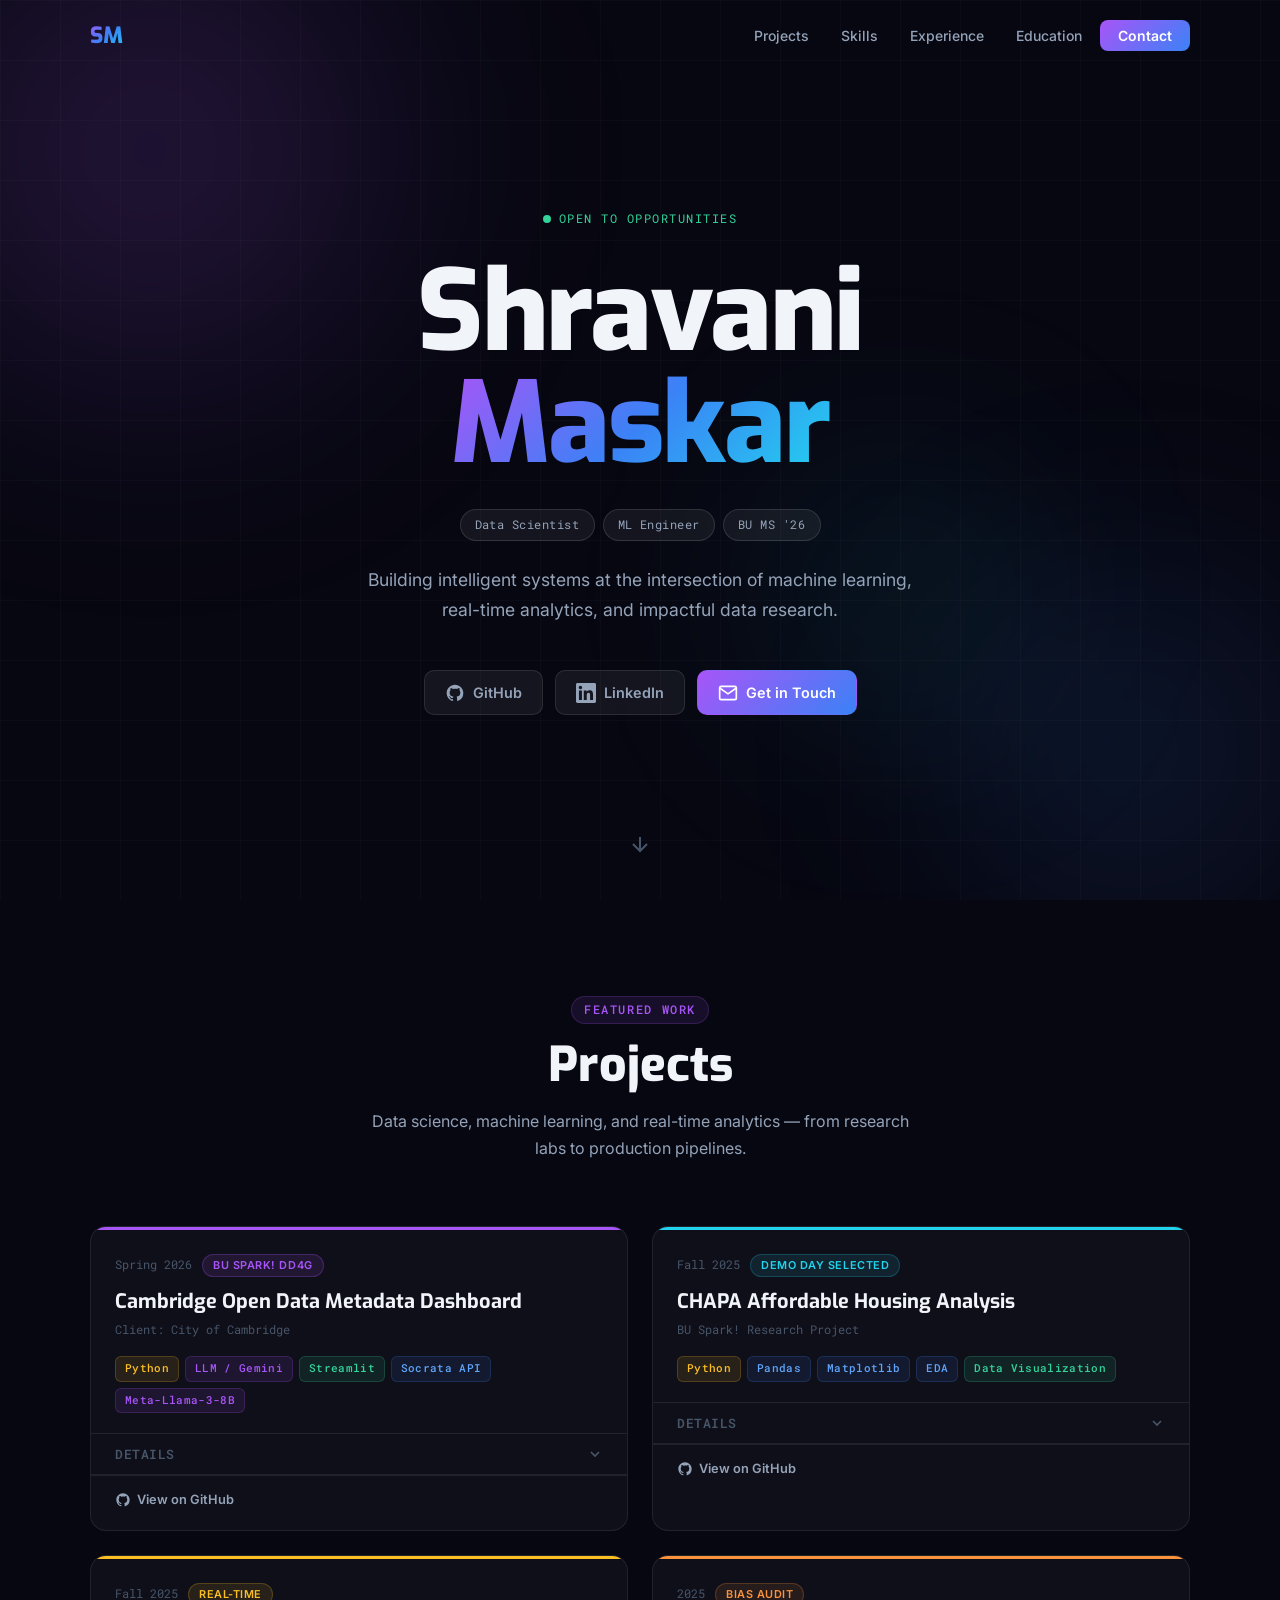
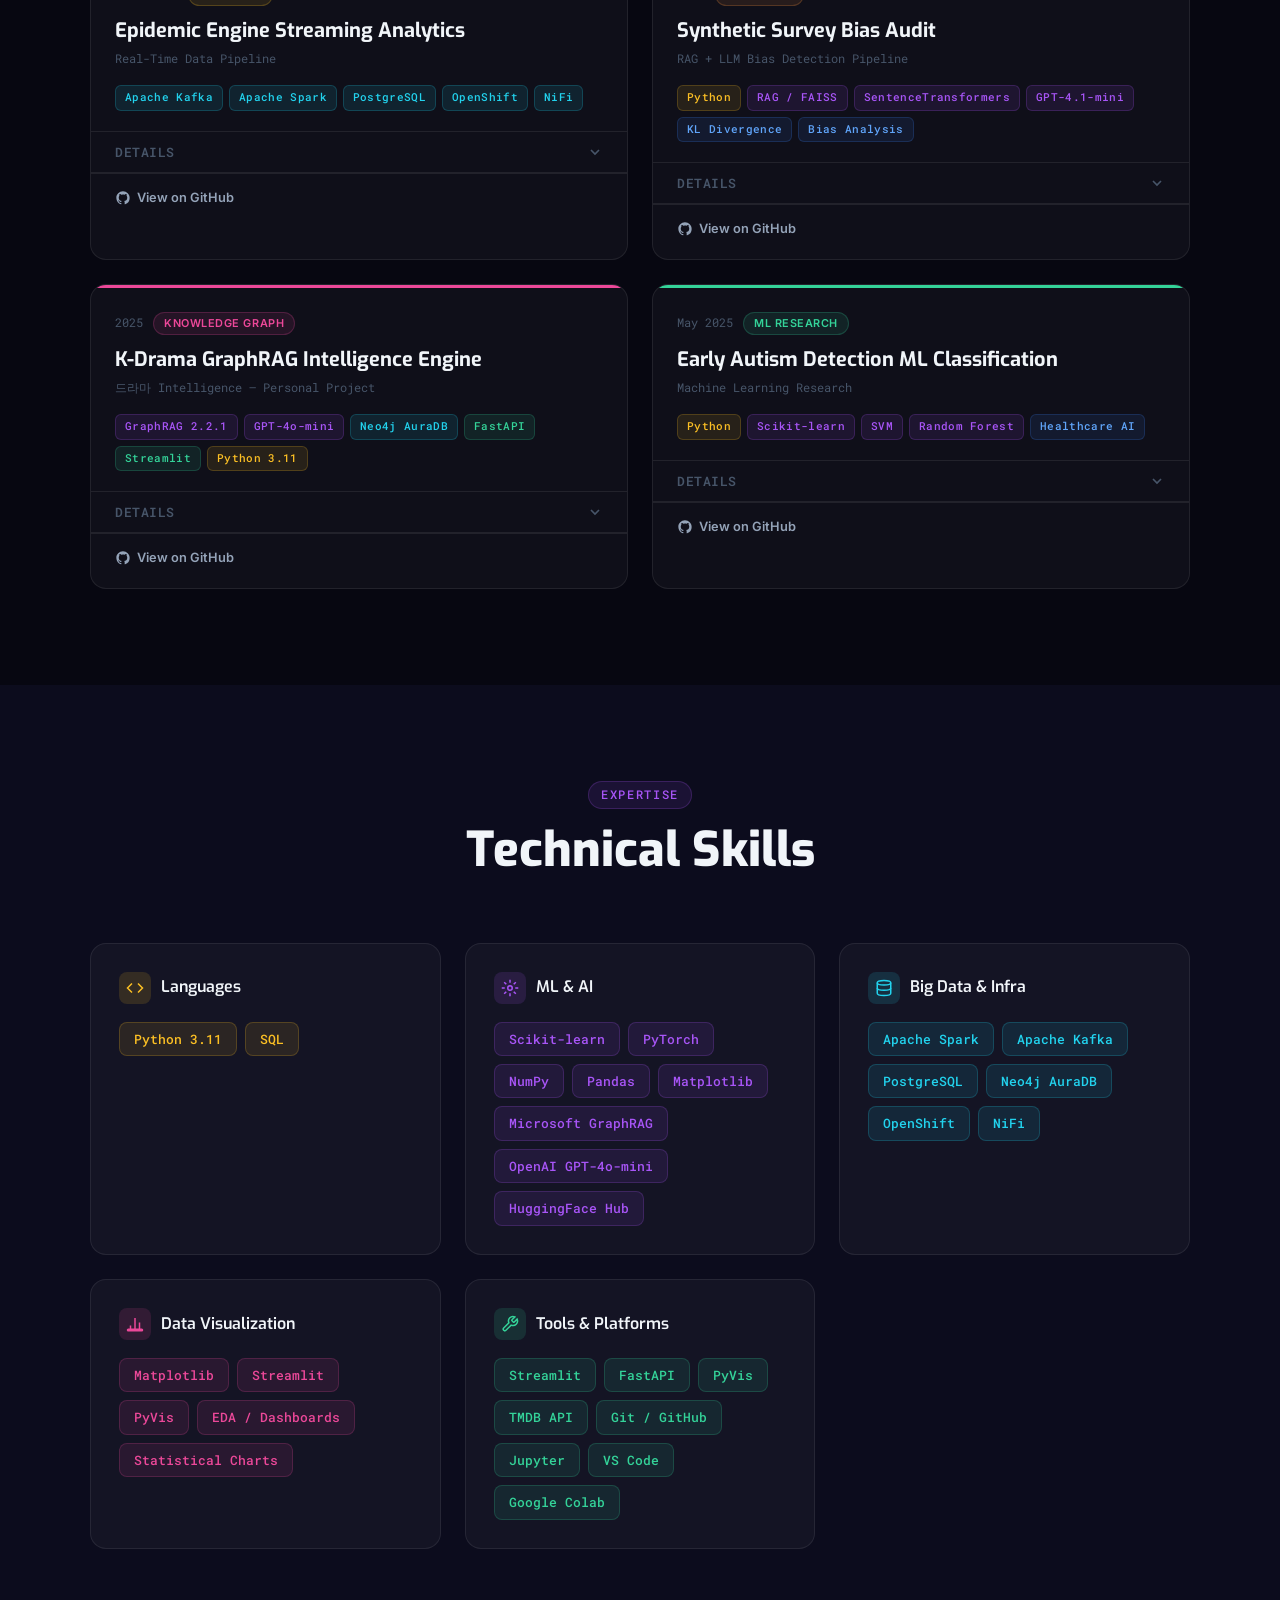
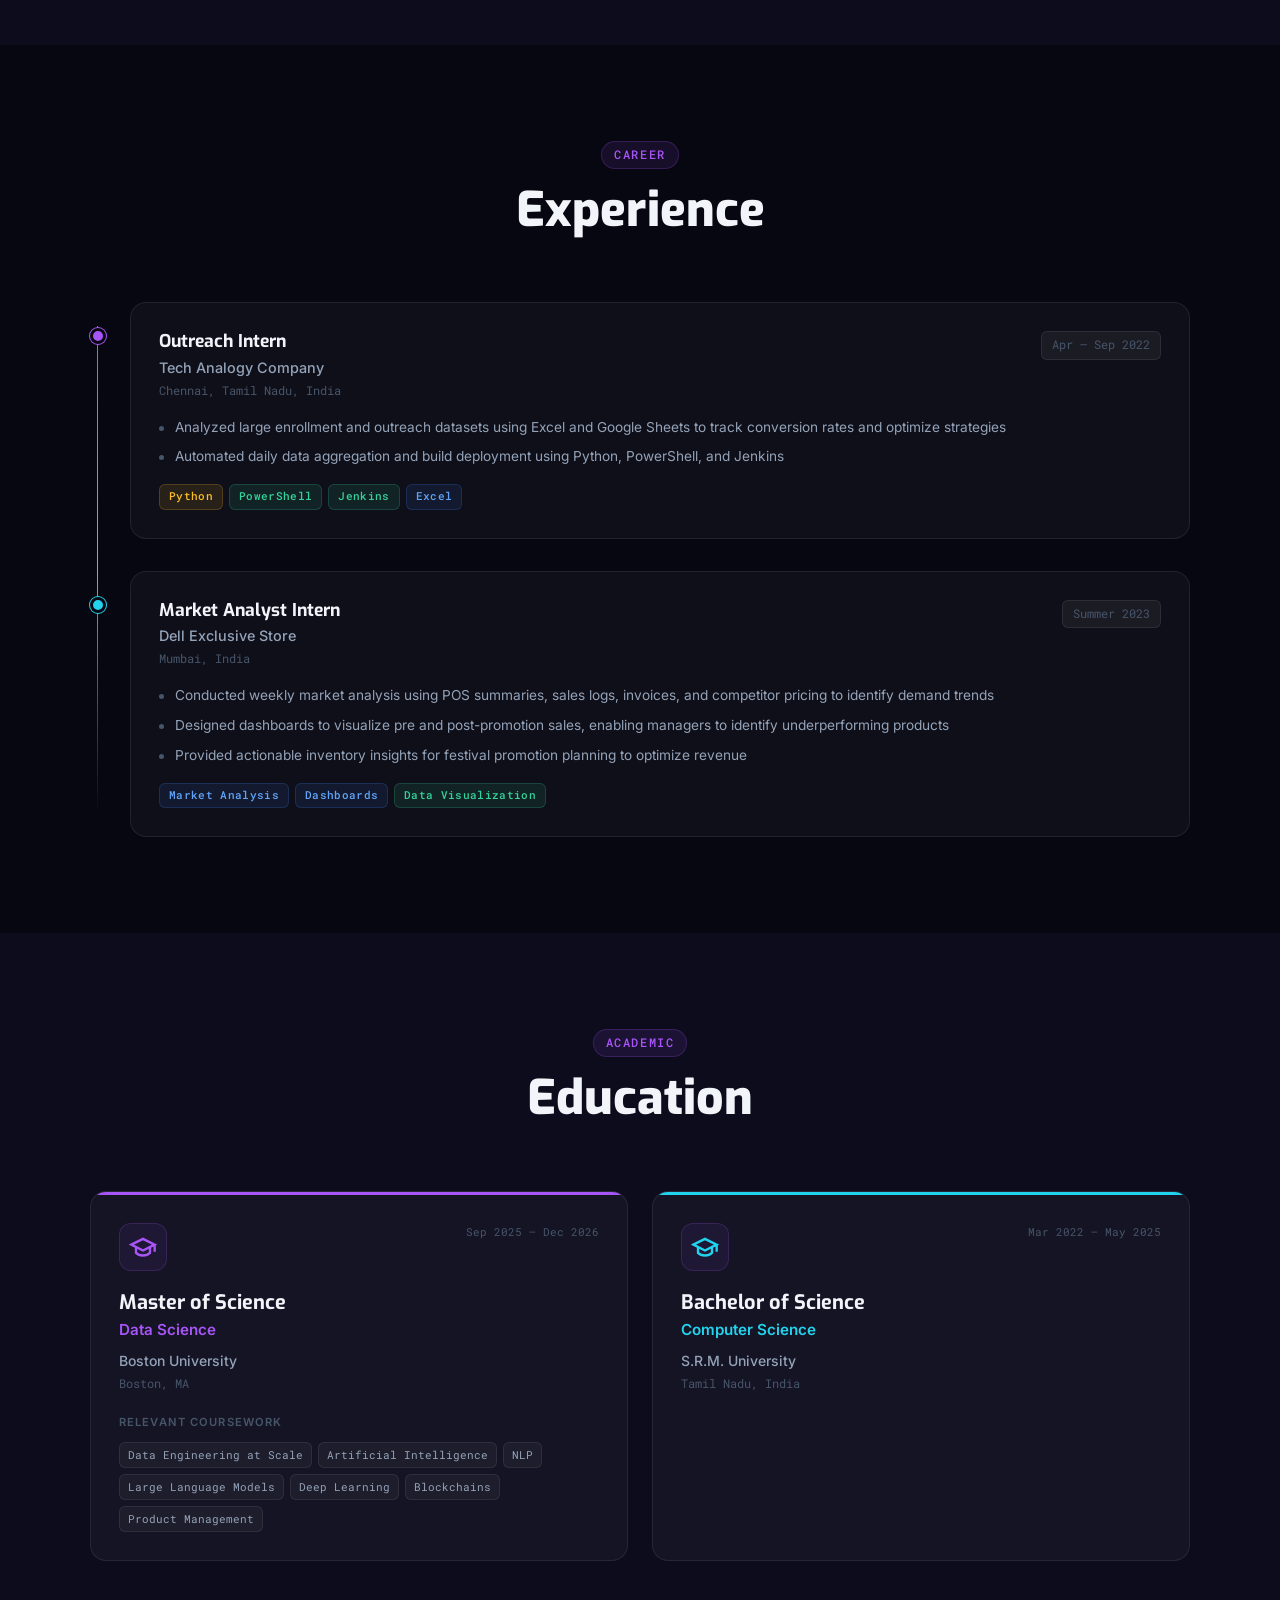
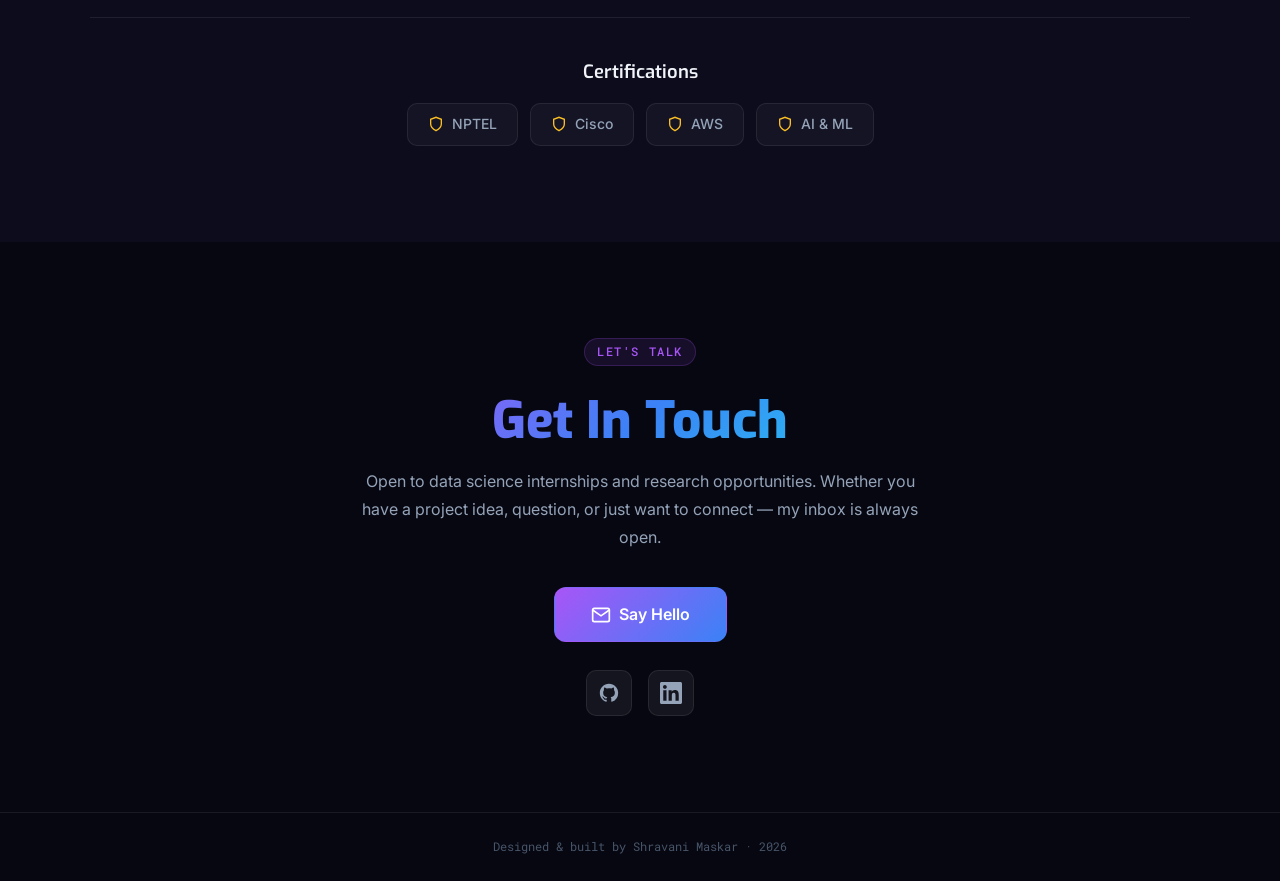
==== index.html @ 7deef573 "Launch portfolio site Co-Authored-By: Claude Sonnet 4.6 <noreply@anthropic.com>" ====
<!DOCTYPE html>
<html lang="en">
<head>
  <meta charset="UTF-8">
  <meta name="viewport" content="width=device-width, initial-scale=1.0">
  <meta name="description" content="Shravani Maskar — Data Scientist and ML Engineer. MS Data Science at Boston University.">
  <title>Shravani Maskar | Data Scientist</title>
  <link rel="preconnect" href="https://fonts.googleapis.com">
  <link rel="preconnect" href="https://fonts.gstatic.com" crossorigin>
  <link href="https://fonts.googleapis.com/css2?family=Exo:wght@300;400;500;600;700;800&family=Roboto+Mono:wght@400;500&family=Inter:wght@300;400;500;600&display=swap" rel="stylesheet">
  <link rel="stylesheet" href="style.css">
</head>
<body>

  <!-- Navigation -->
  <nav class="navbar" id="navbar">
    <div class="nav-inner">
      <a href="#hero" class="nav-logo">SM</a>
      <ul class="nav-links" id="navLinks">
        <li><a href="#projects" class="nav-link">Projects</a></li>
        <li><a href="#skills" class="nav-link">Skills</a></li>
        <li><a href="#experience" class="nav-link">Experience</a></li>
        <li><a href="#education" class="nav-link">Education</a></li>
        <li><a href="#contact" class="nav-link nav-cta">Contact</a></li>
      </ul>
      <button class="nav-toggle" id="navToggle" aria-label="Toggle navigation">
        <svg width="24" height="24" viewBox="0 0 24 24" fill="none" stroke="currentColor" stroke-width="2"><line x1="3" y1="6" x2="21" y2="6"/><line x1="3" y1="12" x2="21" y2="12"/><line x1="3" y1="18" x2="21" y2="18"/></svg>
      </button>
    </div>
  </nav>

  <!-- Hero -->
  <section id="hero" class="hero">
    <div class="orb orb-purple"></div>
    <div class="orb orb-blue"></div>
    <div class="orb orb-cyan"></div>
    <div class="grid-overlay"></div>
    <div class="hero-inner">
      <p class="hero-eyebrow"><span class="eyebrow-dot"></span>Open to opportunities</p>
      <h1 class="hero-name">Shravani<span class="gradient-text">Maskar</span></h1>
      <p class="hero-role">
        <span class="role-chip">Data Scientist</span>
        <span class="role-chip">ML Engineer</span>
        <span class="role-chip">BU MS '26</span>
      </p>
      <p class="hero-bio">Building intelligent systems at the intersection of machine learning, real-time analytics, and impactful data research.</p>
      <div class="hero-ctas">
        <a href="https://github.com/Shravaniiii" target="_blank" rel="noopener" class="btn btn-ghost">
          <svg width="20" height="20" viewBox="0 0 24 24" fill="currentColor"><path d="M12 2C6.477 2 2 6.484 2 12.017c0 4.425 2.865 8.18 6.839 9.504.5.092.682-.217.682-.483 0-.237-.008-.868-.013-1.703-2.782.605-3.369-1.343-3.369-1.343-.454-1.158-1.11-1.466-1.11-1.466-.908-.62.069-.608.069-.608 1.003.07 1.531 1.032 1.531 1.032.892 1.53 2.341 1.088 2.91.832.092-.647.35-1.088.636-1.338-2.22-.253-4.555-1.113-4.555-4.951 0-1.093.39-1.988 1.029-2.688-.103-.253-.446-1.272.098-2.65 0 0 .84-.27 2.75 1.026A9.564 9.564 0 0112 6.844c.85.004 1.705.115 2.504.337 1.909-1.296 2.747-1.027 2.747-1.027.546 1.379.202 2.398.1 2.651.64.7 1.028 1.595 1.028 2.688 0 3.848-2.339 4.695-4.566 4.943.359.309.678.92.678 1.855 0 1.338-.012 2.419-.012 2.747 0 .268.18.58.688.482A10.019 10.019 0 0022 12.017C22 6.484 17.522 2 12 2z"/></svg>
          GitHub
        </a>
        <a href="https://linkedin.com/in/shravani-maskar" target="_blank" rel="noopener" class="btn btn-ghost">
          <svg width="20" height="20" viewBox="0 0 24 24" fill="currentColor"><path d="M20.447 20.452h-3.554v-5.569c0-1.328-.027-3.037-1.852-3.037-1.853 0-2.136 1.445-2.136 2.939v5.667H9.351V9h3.414v1.561h.046c.477-.9 1.637-1.85 3.37-1.85 3.601 0 4.267 2.37 4.267 5.455v6.286zM5.337 7.433c-1.144 0-2.063-.926-2.063-2.065 0-1.138.92-2.063 2.063-2.063 1.14 0 2.064.925 2.064 2.063 0 1.139-.925 2.065-2.064 2.065zm1.782 13.019H3.555V9h3.564v11.452zM22.225 0H1.771C.792 0 0 .774 0 1.729v20.542C0 23.227.792 24 1.771 24h20.451C23.2 24 24 23.227 24 22.271V1.729C24 .774 23.2 0 22.222 0h.003z"/></svg>
          LinkedIn
        </a>
        <a href="mailto:maskarshravani@gmail.com" class="btn btn-primary">
          <svg width="20" height="20" viewBox="0 0 24 24" fill="none" stroke="currentColor" stroke-width="2" stroke-linecap="round"><path d="M4 4h16c1.1 0 2 .9 2 2v12c0 1.1-.9 2-2 2H4c-1.1 0-2-.9-2-2V6c0-1.1.9-2 2-2z"/><polyline points="22,6 12,13 2,6"/></svg>
          Get in Touch
        </a>
      </div>
    </div>
    <a href="#projects" class="scroll-indicator" aria-label="Scroll down">
      <svg width="24" height="24" viewBox="0 0 24 24" fill="none" stroke="currentColor" stroke-width="2"><path d="M12 5v14M5 12l7 7 7-7"/></svg>
    </a>
  </section>

  <!-- Projects -->
  <section id="projects" class="section">
    <div class="container">
      <div class="section-header reveal">
        <span class="section-tag">Featured Work</span>
        <h2 class="section-title">Projects</h2>
        <p class="section-desc">Data science, machine learning, and real-time analytics — from research labs to production pipelines.</p>
      </div>
      <div class="projects-grid">

        <!-- Cambridge Open Data -->
        <article class="project-card reveal" style="--card-accent: #a855f7">
          <div class="card-accent-bar"></div>
          <div class="card-header">
            <div class="card-meta">
              <span class="card-date">Spring 2026</span>
              <span class="card-badge badge-featured">BU Spark! DD4G</span>
            </div>
            <h3 class="card-title">Cambridge Open Data Metadata Dashboard</h3>
            <p class="card-client">Client: City of Cambridge</p>
            <div class="card-tags">
              <span class="tag tag-python">Python</span>
              <span class="tag tag-ai">LLM / Gemini</span>
              <span class="tag tag-tool">Streamlit</span>
              <span class="tag tag-data">Socrata API</span>
              <span class="tag tag-ai">Meta-Llama-3-8B</span>
            </div>
          </div>
          <button class="card-toggle" aria-expanded="false">
            Details
            <svg class="toggle-chevron" width="16" height="16" viewBox="0 0 24 24" fill="none" stroke="currentColor" stroke-width="2.5"><polyline points="6 9 12 15 18 9"/></svg>
          </button>
          <div class="card-details">
            <ul class="card-points">
              <li>Ingested 282 datasets via Socrata API, scoring metadata quality using LLM enrichment with Meta-Llama-3-8B and Gemini</li>
              <li>Built Streamlit dashboard surfacing metadata health scores and coverage gaps across the full open data portal</li>
              <li>Presented findings to MassMutual stakeholders at their Boston headquarters</li>
            </ul>
          </div>
          <div class="card-footer">
            <a href="https://github.com/Shravaniiii" target="_blank" rel="noopener" class="card-link">
              <svg width="16" height="16" viewBox="0 0 24 24" fill="currentColor"><path d="M12 2C6.477 2 2 6.484 2 12.017c0 4.425 2.865 8.18 6.839 9.504.5.092.682-.217.682-.483 0-.237-.008-.868-.013-1.703-2.782.605-3.369-1.343-3.369-1.343-.454-1.158-1.11-1.466-1.11-1.466-.908-.62.069-.608.069-.608 1.003.07 1.531 1.032 1.531 1.032.892 1.53 2.341 1.088 2.91.832.092-.647.35-1.088.636-1.338-2.22-.253-4.555-1.113-4.555-4.951 0-1.093.39-1.988 1.029-2.688-.103-.253-.446-1.272.098-2.65 0 0 .84-.27 2.75 1.026A9.564 9.564 0 0112 6.844c.85.004 1.705.115 2.504.337 1.909-1.296 2.747-1.027 2.747-1.027.546 1.379.202 2.398.1 2.651.64.7 1.028 1.595 1.028 2.688 0 3.848-2.339 4.695-4.566 4.943.359.309.678.92.678 1.855 0 1.338-.012 2.419-.012 2.747 0 .268.18.58.688.482A10.019 10.019 0 0022 12.017C22 6.484 17.522 2 12 2z"/></svg>
              View on GitHub
            </a>
          </div>
        </article>

        <!-- CHAPA -->
        <article class="project-card reveal" style="--card-accent: #22d3ee">
          <div class="card-accent-bar"></div>
          <div class="card-header">
            <div class="card-meta">
              <span class="card-date">Fall 2025</span>
              <span class="card-badge badge-demo">Demo Day Selected</span>
            </div>
            <h3 class="card-title">CHAPA Affordable Housing Analysis</h3>
            <p class="card-client">BU Spark! Research Project</p>
            <div class="card-tags">
              <span class="tag tag-python">Python</span>
              <span class="tag tag-data">Pandas</span>
              <span class="tag tag-data">Matplotlib</span>
              <span class="tag tag-data">EDA</span>
              <span class="tag tag-tool">Data Visualization</span>
            </div>
          </div>
          <button class="card-toggle" aria-expanded="false">
            Details
            <svg class="toggle-chevron" width="16" height="16" viewBox="0 0 24 24" fill="none" stroke="currentColor" stroke-width="2.5"><polyline points="6 9 12 15 18 9"/></svg>
          </button>
          <div class="card-details">
            <ul class="card-points">
              <li>Performed exploratory data analysis across ~3,000 property records with demographic and demand visualizations</li>
              <li>Identified age-based patterns in income, race, and bedroom preferences to support CHAPA housing policy research</li>
            </ul>
          </div>
          <div class="card-footer">
            <a href="https://github.com/Shravaniiii" target="_blank" rel="noopener" class="card-link">
              <svg width="16" height="16" viewBox="0 0 24 24" fill="currentColor"><path d="M12 2C6.477 2 2 6.484 2 12.017c0 4.425 2.865 8.18 6.839 9.504.5.092.682-.217.682-.483 0-.237-.008-.868-.013-1.703-2.782.605-3.369-1.343-3.369-1.343-.454-1.158-1.11-1.466-1.11-1.466-.908-.62.069-.608.069-.608 1.003.07 1.531 1.032 1.531 1.032.892 1.53 2.341 1.088 2.91.832.092-.647.35-1.088.636-1.338-2.22-.253-4.555-1.113-4.555-4.951 0-1.093.39-1.988 1.029-2.688-.103-.253-.446-1.272.098-2.65 0 0 .84-.27 2.75 1.026A9.564 9.564 0 0112 6.844c.85.004 1.705.115 2.504.337 1.909-1.296 2.747-1.027 2.747-1.027.546 1.379.202 2.398.1 2.651.64.7 1.028 1.595 1.028 2.688 0 3.848-2.339 4.695-4.566 4.943.359.309.678.92.678 1.855 0 1.338-.012 2.419-.012 2.747 0 .268.18.58.688.482A10.019 10.019 0 0022 12.017C22 6.484 17.522 2 12 2z"/></svg>
              View on GitHub
            </a>
          </div>
        </article>

        <!-- Epidemic Engine -->
        <article class="project-card reveal" style="--card-accent: #fbbf24">
          <div class="card-accent-bar"></div>
          <div class="card-header">
            <div class="card-meta">
              <span class="card-date">Fall 2025</span>
              <span class="card-badge badge-stream">Real-Time</span>
            </div>
            <h3 class="card-title">Epidemic Engine Streaming Analytics</h3>
            <p class="card-client">Real-Time Data Pipeline</p>
            <div class="card-tags">
              <span class="tag tag-infra">Apache Kafka</span>
              <span class="tag tag-infra">Apache Spark</span>
              <span class="tag tag-infra">PostgreSQL</span>
              <span class="tag tag-infra">OpenShift</span>
              <span class="tag tag-infra">NiFi</span>
            </div>
          </div>
          <button class="card-toggle" aria-expanded="false">
            Details
            <svg class="toggle-chevron" width="16" height="16" viewBox="0 0 24 24" fill="none" stroke="currentColor" stroke-width="2.5"><polyline points="6 9 12 15 18 9"/></svg>
          </button>
          <div class="card-details">
            <ul class="card-points">
              <li>Built Spark-based streaming to process Kafka event streams and compute rolling regional health metrics</li>
              <li>Persisted aggregates into PostgreSQL as a centralized feature store for downstream alerting and visualization</li>
              <li>Collaborated on an OpenShift pipeline integrating Kafka, NiFi, Spark, and PostgreSQL end-to-end</li>
            </ul>
          </div>
          <div class="card-footer">
            <a href="https://github.com/Shravaniiii" target="_blank" rel="noopener" class="card-link">
              <svg width="16" height="16" viewBox="0 0 24 24" fill="currentColor"><path d="M12 2C6.477 2 2 6.484 2 12.017c0 4.425 2.865 8.18 6.839 9.504.5.092.682-.217.682-.483 0-.237-.008-.868-.013-1.703-2.782.605-3.369-1.343-3.369-1.343-.454-1.158-1.11-1.466-1.11-1.466-.908-.62.069-.608.069-.608 1.003.07 1.531 1.032 1.531 1.032.892 1.53 2.341 1.088 2.91.832.092-.647.35-1.088.636-1.338-2.22-.253-4.555-1.113-4.555-4.951 0-1.093.39-1.988 1.029-2.688-.103-.253-.446-1.272.098-2.65 0 0 .84-.27 2.75 1.026A9.564 9.564 0 0112 6.844c.85.004 1.705.115 2.504.337 1.909-1.296 2.747-1.027 2.747-1.027.546 1.379.202 2.398.1 2.651.64.7 1.028 1.595 1.028 2.688 0 3.848-2.339 4.695-4.566 4.943.359.309.678.92.678 1.855 0 1.338-.012 2.419-.012 2.747 0 .268.18.58.688.482A10.019 10.019 0 0022 12.017C22 6.484 17.522 2 12 2z"/></svg>
              View on GitHub
            </a>
          </div>
        </article>

        <!-- Synthetic Survey Bias Audit -->
        <article class="project-card reveal" style="--card-accent: #fb923c">
          <div class="card-accent-bar"></div>
          <div class="card-header">
            <div class="card-meta">
              <span class="card-date">2025</span>
              <span class="card-badge badge-bias">Bias Audit</span>
            </div>
            <h3 class="card-title">Synthetic Survey Bias Audit</h3>
            <p class="card-client">RAG + LLM Bias Detection Pipeline</p>
            <div class="card-tags">
              <span class="tag tag-python">Python</span>
              <span class="tag tag-ai">RAG / FAISS</span>
              <span class="tag tag-ai">SentenceTransformers</span>
              <span class="tag tag-ai">GPT-4.1-mini</span>
              <span class="tag tag-data">KL Divergence</span>
              <span class="tag tag-data">Bias Analysis</span>
            </div>
          </div>
          <button class="card-toggle" aria-expanded="false">
            Details
            <svg class="toggle-chevron" width="16" height="16" viewBox="0 0 24 24" fill="none" stroke="currentColor" stroke-width="2.5"><polyline points="6 9 12 15 18 9"/></svg>
          </button>
          <div class="card-details">
            <ul class="card-points">
              <li>Built the bias detection pipeline to audit LLM-generated synthetic survey responses across finance, e-commerce, and healthcare domains</li>
              <li>Compared GPT and DeepSeek demographic response distributions using KL divergence to surface systematic skew</li>
              <li>RAG-backed system with FAISS vector store, SentenceTransformers embeddings, and hybrid semantic + lexical reranking over 100 persona profiles</li>
            </ul>
          </div>
          <div class="card-footer">
            <a href="https://github.com/Shravaniiii/synthetic-survey-bias-audit" target="_blank" rel="noopener" class="card-link">
              <svg width="16" height="16" viewBox="0 0 24 24" fill="currentColor"><path d="M12 2C6.477 2 2 6.484 2 12.017c0 4.425 2.865 8.18 6.839 9.504.5.092.682-.217.682-.483 0-.237-.008-.868-.013-1.703-2.782.605-3.369-1.343-3.369-1.343-.454-1.158-1.11-1.466-1.11-1.466-.908-.62.069-.608.069-.608 1.003.07 1.531 1.032 1.531 1.032.892 1.53 2.341 1.088 2.91.832.092-.647.35-1.088.636-1.338-2.22-.253-4.555-1.113-4.555-4.951 0-1.093.39-1.988 1.029-2.688-.103-.253-.446-1.272.098-2.65 0 0 .84-.27 2.75 1.026A9.564 9.564 0 0112 6.844c.85.004 1.705.115 2.504.337 1.909-1.296 2.747-1.027 2.747-1.027.546 1.379.202 2.398.1 2.651.64.7 1.028 1.595 1.028 2.688 0 3.848-2.339 4.695-4.566 4.943.359.309.678.92.678 1.855 0 1.338-.012 2.419-.012 2.747 0 .268.18.58.688.482A10.019 10.019 0 0022 12.017C22 6.484 17.522 2 12 2z"/></svg>
              View on GitHub
            </a>
          </div>
        </article>

        <!-- K-Drama GraphRAG -->
        <article class="project-card reveal" style="--card-accent: #ec4899">
          <div class="card-accent-bar"></div>
          <div class="card-header">
            <div class="card-meta">
              <span class="card-date">2025</span>
              <span class="card-badge badge-kg">Knowledge Graph</span>
            </div>
            <h3 class="card-title">K-Drama GraphRAG Intelligence Engine</h3>
            <p class="card-client">드라마 Intelligence — Personal Project</p>
            <div class="card-tags">
              <span class="tag tag-ai">GraphRAG 2.2.1</span>
              <span class="tag tag-ai">GPT-4o-mini</span>
              <span class="tag tag-infra">Neo4j AuraDB</span>
              <span class="tag tag-tool">FastAPI</span>
              <span class="tag tag-tool">Streamlit</span>
              <span class="tag tag-python">Python 3.11</span>
            </div>
          </div>
          <button class="card-toggle" aria-expanded="false">
            Details
            <svg class="toggle-chevron" width="16" height="16" viewBox="0 0 24 24" fill="none" stroke="currentColor" stroke-width="2.5"><polyline points="6 9 12 15 18 9"/></svg>
          </button>
          <div class="card-details">
            <ul class="card-points">
              <li>Built a GraphRAG knowledge graph over 1,637 K-dramas with 130 communities, 1,839 unique tropes, and 8 custom entity types for multi-hop reasoning</li>
              <li>Integrated Neo4j AuraDB for graph traversal and drama recommendation; PyVis for interactive graph exploration</li>
              <li>Deployed Streamlit + FastAPI app with TMDB poster images and HuggingFace Hub index storage</li>
            </ul>
          </div>
          <div class="card-footer">
            <a href="https://github.com/Shravaniiii/kdrama-graphrag" target="_blank" rel="noopener" class="card-link">
              <svg width="16" height="16" viewBox="0 0 24 24" fill="currentColor"><path d="M12 2C6.477 2 2 6.484 2 12.017c0 4.425 2.865 8.18 6.839 9.504.5.092.682-.217.682-.483 0-.237-.008-.868-.013-1.703-2.782.605-3.369-1.343-3.369-1.343-.454-1.158-1.11-1.466-1.11-1.466-.908-.62.069-.608.069-.608 1.003.07 1.531 1.032 1.531 1.032.892 1.53 2.341 1.088 2.91.832.092-.647.35-1.088.636-1.338-2.22-.253-4.555-1.113-4.555-4.951 0-1.093.39-1.988 1.029-2.688-.103-.253-.446-1.272.098-2.65 0 0 .84-.27 2.75 1.026A9.564 9.564 0 0112 6.844c.85.004 1.705.115 2.504.337 1.909-1.296 2.747-1.027 2.747-1.027.546 1.379.202 2.398.1 2.651.64.7 1.028 1.595 1.028 2.688 0 3.848-2.339 4.695-4.566 4.943.359.309.678.92.678 1.855 0 1.338-.012 2.419-.012 2.747 0 .268.18.58.688.482A10.019 10.019 0 0022 12.017C22 6.484 17.522 2 12 2z"/></svg>
              View on GitHub
            </a>
          </div>
        </article>

        <!-- Early Autism Detection -->
        <article class="project-card reveal" style="--card-accent: #34d399">
          <div class="card-accent-bar"></div>
          <div class="card-header">
            <div class="card-meta">
              <span class="card-date">May 2025</span>
              <span class="card-badge badge-ml">ML Research</span>
            </div>
            <h3 class="card-title">Early Autism Detection ML Classification</h3>
            <p class="card-client">Machine Learning Research</p>
            <div class="card-tags">
              <span class="tag tag-python">Python</span>
              <span class="tag tag-ai">Scikit-learn</span>
              <span class="tag tag-ai">SVM</span>
              <span class="tag tag-ai">Random Forest</span>
              <span class="tag tag-data">Healthcare AI</span>
            </div>
          </div>
          <button class="card-toggle" aria-expanded="false">
            Details
            <svg class="toggle-chevron" width="16" height="16" viewBox="0 0 24 24" fill="none" stroke="currentColor" stroke-width="2.5"><polyline points="6 9 12 15 18 9"/></svg>
          </button>
          <div class="card-details">
            <ul class="card-points">
              <li>Trained Decision Tree, Random Forest, KNN, and SVM models on screening and demographic features</li>
              <li>SVM achieved 98.1% precision for ASD classification</li>
              <li>Enabled real-time predictions to support early screening for healthcare professionals</li>
            </ul>
          </div>
          <div class="card-footer">
            <a href="https://github.com/Shravaniiii" target="_blank" rel="noopener" class="card-link">
              <svg width="16" height="16" viewBox="0 0 24 24" fill="currentColor"><path d="M12 2C6.477 2 2 6.484 2 12.017c0 4.425 2.865 8.18 6.839 9.504.5.092.682-.217.682-.483 0-.237-.008-.868-.013-1.703-2.782.605-3.369-1.343-3.369-1.343-.454-1.158-1.11-1.466-1.11-1.466-.908-.62.069-.608.069-.608 1.003.07 1.531 1.032 1.531 1.032.892 1.53 2.341 1.088 2.91.832.092-.647.35-1.088.636-1.338-2.22-.253-4.555-1.113-4.555-4.951 0-1.093.39-1.988 1.029-2.688-.103-.253-.446-1.272.098-2.65 0 0 .84-.27 2.75 1.026A9.564 9.564 0 0112 6.844c.85.004 1.705.115 2.504.337 1.909-1.296 2.747-1.027 2.747-1.027.546 1.379.202 2.398.1 2.651.64.7 1.028 1.595 1.028 2.688 0 3.848-2.339 4.695-4.566 4.943.359.309.678.92.678 1.855 0 1.338-.012 2.419-.012 2.747 0 .268.18.58.688.482A10.019 10.019 0 0022 12.017C22 6.484 17.522 2 12 2z"/></svg>
              View on GitHub
            </a>
          </div>
        </article>

      </div>
    </div>
  </section>

  <!-- Skills -->
  <section id="skills" class="section section-alt">
    <div class="container">
      <div class="section-header reveal">
        <span class="section-tag">Expertise</span>
        <h2 class="section-title">Technical Skills</h2>
      </div>
      <div class="skills-grid">
        <div class="skill-group reveal">
          <h3 class="skill-group-title">
            <span class="skill-group-icon lang-icon"><svg width="18" height="18" viewBox="0 0 24 24" fill="none" stroke="currentColor" stroke-width="2"><polyline points="16 18 22 12 16 6"/><polyline points="8 6 2 12 8 18"/></svg></span>
            Languages
          </h3>
          <div class="skill-tags">
            <span class="skill-tag skill-lang">Python 3.11</span>
            <span class="skill-tag skill-lang">SQL</span>
          </div>
        </div>
        <div class="skill-group reveal">
          <h3 class="skill-group-title">
            <span class="skill-group-icon ml-icon"><svg width="18" height="18" viewBox="0 0 24 24" fill="none" stroke="currentColor" stroke-width="2"><circle cx="12" cy="12" r="3"/><path d="M12 1v4M12 19v4M4.22 4.22l2.83 2.83M16.95 16.95l2.83 2.83M1 12h4M19 12h4M4.22 19.78l2.83-2.83M16.95 7.05l2.83-2.83"/></svg></span>
            ML &amp; AI
          </h3>
          <div class="skill-tags">
            <span class="skill-tag skill-ml">Scikit-learn</span>
            <span class="skill-tag skill-ml">PyTorch</span>
            <span class="skill-tag skill-ml">NumPy</span>
            <span class="skill-tag skill-ml">Pandas</span>
            <span class="skill-tag skill-ml">Matplotlib</span>
            <span class="skill-tag skill-ml">Microsoft GraphRAG</span>
            <span class="skill-tag skill-ml">OpenAI GPT-4o-mini</span>
            <span class="skill-tag skill-ml">HuggingFace Hub</span>
          </div>
        </div>
        <div class="skill-group reveal">
          <h3 class="skill-group-title">
            <span class="skill-group-icon data-icon"><svg width="18" height="18" viewBox="0 0 24 24" fill="none" stroke="currentColor" stroke-width="2"><ellipse cx="12" cy="5" rx="9" ry="3"/><path d="M21 12c0 1.66-4 3-9 3s-9-1.34-9-3"/><path d="M3 5v14c0 1.66 4 3 9 3s9-1.34 9-3V5"/></svg></span>
            Big Data &amp; Infra
          </h3>
          <div class="skill-tags">
            <span class="skill-tag skill-infra">Apache Spark</span>
            <span class="skill-tag skill-infra">Apache Kafka</span>
            <span class="skill-tag skill-infra">PostgreSQL</span>
            <span class="skill-tag skill-infra">Neo4j AuraDB</span>
            <span class="skill-tag skill-infra">OpenShift</span>
            <span class="skill-tag skill-infra">NiFi</span>
          </div>
        </div>
        <div class="skill-group reveal">
          <h3 class="skill-group-title">
            <span class="skill-group-icon viz-icon"><svg width="18" height="18" viewBox="0 0 24 24" fill="none" stroke="currentColor" stroke-width="2"><line x1="18" y1="20" x2="18" y2="10"/><line x1="12" y1="20" x2="12" y2="4"/><line x1="6" y1="20" x2="6" y2="14"/><rect x="2" y="19" width="20" height="2" rx="1"/></svg></span>
            Data Visualization
          </h3>
          <div class="skill-tags">
            <span class="skill-tag skill-viz">Matplotlib</span>
            <span class="skill-tag skill-viz">Streamlit</span>
            <span class="skill-tag skill-viz">PyVis</span>
            <span class="skill-tag skill-viz">EDA / Dashboards</span>
            <span class="skill-tag skill-viz">Statistical Charts</span>
          </div>
        </div>
        <div class="skill-group reveal">
          <h3 class="skill-group-title">
            <span class="skill-group-icon tool-icon"><svg width="18" height="18" viewBox="0 0 24 24" fill="none" stroke="currentColor" stroke-width="2"><path d="M14.7 6.3a1 1 0 000 1.4l1.6 1.6a1 1 0 001.4 0l3.77-3.77a6 6 0 01-7.94 7.94l-6.91 6.91a2.12 2.12 0 01-3-3l6.91-6.91a6 6 0 017.94-7.94l-3.76 3.76z"/></svg></span>
            Tools &amp; Platforms
          </h3>
          <div class="skill-tags">
            <span class="skill-tag skill-tool">Streamlit</span>
            <span class="skill-tag skill-tool">FastAPI</span>
            <span class="skill-tag skill-tool">PyVis</span>
            <span class="skill-tag skill-tool">TMDB API</span>
            <span class="skill-tag skill-tool">Git / GitHub</span>
            <span class="skill-tag skill-tool">Jupyter</span>
            <span class="skill-tag skill-tool">VS Code</span>
            <span class="skill-tag skill-tool">Google Colab</span>
          </div>
        </div>
      </div>
    </div>
  </section>

  <!-- Experience -->
  <section id="experience" class="section">
    <div class="container">
      <div class="section-header reveal">
        <span class="section-tag">Career</span>
        <h2 class="section-title">Experience</h2>
      </div>
      <div class="timeline">

        <div class="timeline-item reveal">
          <div class="timeline-dot" style="--dot-color: #a855f7"></div>
          <div class="timeline-card">
            <div class="exp-header">
              <div>
                <h3 class="exp-title">Outreach Intern</h3>
                <p class="exp-company">Tech Analogy Company</p>
                <p class="exp-location">Chennai, Tamil Nadu, India</p>
              </div>
              <span class="exp-date">Apr – Sep 2022</span>
            </div>
            <ul class="exp-points">
              <li>Analyzed large enrollment and outreach datasets using Excel and Google Sheets to track conversion rates and optimize strategies</li>
              <li>Automated daily data aggregation and build deployment using Python, PowerShell, and Jenkins</li>
            </ul>
            <div class="exp-tags">
              <span class="tag tag-python">Python</span>
              <span class="tag tag-tool">PowerShell</span>
              <span class="tag tag-tool">Jenkins</span>
              <span class="tag tag-data">Excel</span>
            </div>
          </div>
        </div>

        <div class="timeline-item reveal">
          <div class="timeline-dot" style="--dot-color: #22d3ee"></div>
          <div class="timeline-card">
            <div class="exp-header">
              <div>
                <h3 class="exp-title">Market Analyst Intern</h3>
                <p class="exp-company">Dell Exclusive Store</p>
                <p class="exp-location">Mumbai, India</p>
              </div>
              <span class="exp-date">Summer 2023</span>
            </div>
            <ul class="exp-points">
              <li>Conducted weekly market analysis using POS summaries, sales logs, invoices, and competitor pricing to identify demand trends</li>
              <li>Designed dashboards to visualize pre and post-promotion sales, enabling managers to identify underperforming products</li>
              <li>Provided actionable inventory insights for festival promotion planning to optimize revenue</li>
            </ul>
            <div class="exp-tags">
              <span class="tag tag-data">Market Analysis</span>
              <span class="tag tag-data">Dashboards</span>
              <span class="tag tag-tool">Data Visualization</span>
            </div>
          </div>
        </div>

      </div>
    </div>
  </section>

  <!-- Education -->
  <section id="education" class="section section-alt">
    <div class="container">
      <div class="section-header reveal">
        <span class="section-tag">Academic</span>
        <h2 class="section-title">Education</h2>
      </div>
      <div class="edu-grid">

        <div class="edu-card reveal" style="--edu-accent: #a855f7">
          <div class="edu-accent-bar"></div>
          <div class="edu-body">
            <div class="edu-header">
              <div class="edu-icon" style="--edu-accent: #a855f7">
                <svg width="28" height="28" viewBox="0 0 24 24" fill="none" stroke="currentColor" stroke-width="2"><path d="M22 10v6M2 10l10-5 10 5-10 5z"/><path d="M6 12v5c3 3 9 3 12 0v-5"/></svg>
              </div>
              <span class="edu-date">Sep 2025 – Dec 2026</span>
            </div>
            <h3 class="edu-degree">Master of Science</h3>
            <p class="edu-field" style="color: #a855f7">Data Science</p>
            <p class="edu-school">Boston University</p>
            <p class="edu-location">Boston, MA</p>
            <div class="edu-courses">
              <p class="courses-label">Relevant Coursework</p>
              <div class="course-tags">
                <span class="course-tag">Data Engineering at Scale</span>
                <span class="course-tag">Artificial Intelligence</span>
                <span class="course-tag">NLP</span>
                <span class="course-tag">Large Language Models</span>
                <span class="course-tag">Deep Learning</span>
                <span class="course-tag">Blockchains</span>
                <span class="course-tag">Product Management</span>
              </div>
            </div>
          </div>
        </div>

        <div class="edu-card reveal" style="--edu-accent: #22d3ee">
          <div class="edu-accent-bar"></div>
          <div class="edu-body">
            <div class="edu-header">
              <div class="edu-icon" style="--edu-accent: #22d3ee">
                <svg width="28" height="28" viewBox="0 0 24 24" fill="none" stroke="currentColor" stroke-width="2"><path d="M22 10v6M2 10l10-5 10 5-10 5z"/><path d="M6 12v5c3 3 9 3 12 0v-5"/></svg>
              </div>
              <span class="edu-date">Mar 2022 – May 2025</span>
            </div>
            <h3 class="edu-degree">Bachelor of Science</h3>
            <p class="edu-field" style="color: #22d3ee">Computer Science</p>
            <p class="edu-school">S.R.M. University</p>
            <p class="edu-location">Tamil Nadu, India</p>
          </div>
        </div>

      </div>

      <div class="cert-section reveal">
        <h3 class="cert-title">Certifications</h3>
        <div class="cert-list">
          <div class="cert-item"><svg width="16" height="16" viewBox="0 0 24 24" fill="none" stroke="currentColor" stroke-width="2"><path d="M12 22s8-4 8-10V5l-8-3-8 3v7c0 6 8 10 8 10z"/></svg>NPTEL</div>
          <div class="cert-item"><svg width="16" height="16" viewBox="0 0 24 24" fill="none" stroke="currentColor" stroke-width="2"><path d="M12 22s8-4 8-10V5l-8-3-8 3v7c0 6 8 10 8 10z"/></svg>Cisco</div>
          <div class="cert-item"><svg width="16" height="16" viewBox="0 0 24 24" fill="none" stroke="currentColor" stroke-width="2"><path d="M12 22s8-4 8-10V5l-8-3-8 3v7c0 6 8 10 8 10z"/></svg>AWS</div>
          <div class="cert-item"><svg width="16" height="16" viewBox="0 0 24 24" fill="none" stroke="currentColor" stroke-width="2"><path d="M12 22s8-4 8-10V5l-8-3-8 3v7c0 6 8 10 8 10z"/></svg>AI &amp; ML</div>
        </div>
      </div>
    </div>
  </section>

  <!-- Contact -->
  <section id="contact" class="section">
    <div class="container">
      <div class="contact-inner reveal">
        <span class="section-tag">Let's Talk</span>
        <h2 class="contact-title">Get In Touch</h2>
        <p class="contact-desc">Open to data science internships and research opportunities. Whether you have a project idea, question, or just want to connect — my inbox is always open.</p>
        <a href="mailto:maskarshravani@gmail.com" class="btn btn-primary btn-lg">
          <svg width="20" height="20" viewBox="0 0 24 24" fill="none" stroke="currentColor" stroke-width="2" stroke-linecap="round"><path d="M4 4h16c1.1 0 2 .9 2 2v12c0 1.1-.9 2-2 2H4c-1.1 0-2-.9-2-2V6c0-1.1.9-2 2-2z"/><polyline points="22,6 12,13 2,6"/></svg>
          Say Hello
        </a>
        <div class="contact-links">
          <a href="https://github.com/Shravaniiii" target="_blank" rel="noopener" class="contact-icon-link" aria-label="GitHub">
            <svg width="22" height="22" viewBox="0 0 24 24" fill="currentColor"><path d="M12 2C6.477 2 2 6.484 2 12.017c0 4.425 2.865 8.18 6.839 9.504.5.092.682-.217.682-.483 0-.237-.008-.868-.013-1.703-2.782.605-3.369-1.343-3.369-1.343-.454-1.158-1.11-1.466-1.11-1.466-.908-.62.069-.608.069-.608 1.003.07 1.531 1.032 1.531 1.032.892 1.53 2.341 1.088 2.91.832.092-.647.35-1.088.636-1.338-2.22-.253-4.555-1.113-4.555-4.951 0-1.093.39-1.988 1.029-2.688-.103-.253-.446-1.272.098-2.65 0 0 .84-.27 2.75 1.026A9.564 9.564 0 0112 6.844c.85.004 1.705.115 2.504.337 1.909-1.296 2.747-1.027 2.747-1.027.546 1.379.202 2.398.1 2.651.64.7 1.028 1.595 1.028 2.688 0 3.848-2.339 4.695-4.566 4.943.359.309.678.92.678 1.855 0 1.338-.012 2.419-.012 2.747 0 .268.18.58.688.482A10.019 10.019 0 0022 12.017C22 6.484 17.522 2 12 2z"/></svg>
          </a>
          <a href="https://linkedin.com/in/shravani-maskar" target="_blank" rel="noopener" class="contact-icon-link" aria-label="LinkedIn">
            <svg width="22" height="22" viewBox="0 0 24 24" fill="currentColor"><path d="M20.447 20.452h-3.554v-5.569c0-1.328-.027-3.037-1.852-3.037-1.853 0-2.136 1.445-2.136 2.939v5.667H9.351V9h3.414v1.561h.046c.477-.9 1.637-1.85 3.37-1.85 3.601 0 4.267 2.37 4.267 5.455v6.286zM5.337 7.433c-1.144 0-2.063-.926-2.063-2.065 0-1.138.92-2.063 2.063-2.063 1.14 0 2.064.925 2.064 2.063 0 1.139-.925 2.065-2.064 2.065zm1.782 13.019H3.555V9h3.564v11.452zM22.225 0H1.771C.792 0 0 .774 0 1.729v20.542C0 23.227.792 24 1.771 24h20.451C23.2 24 24 23.227 24 22.271V1.729C24 .774 23.2 0 22.222 0h.003z"/></svg>
          </a>
        </div>
      </div>
    </div>
  </section>

  <footer class="footer">
    <p>Designed &amp; built by Shravani Maskar &middot; 2026</p>
  </footer>

  <script src="script.js"></script>
</body>
</html>
---- style.css ----
/* ============================
   Reset & Base
   ============================ */
*, *::before, *::after { box-sizing: border-box; margin: 0; padding: 0; }
html { scroll-behavior: smooth; }
body { font-family: var(--font-body); background: var(--bg); color: var(--text); line-height: 1.6; overflow-x: hidden; }
a { text-decoration: none; color: inherit; }
ul { list-style: none; }
button { cursor: pointer; border: none; background: none; font-family: inherit; }

/* ============================
   Design Tokens
   ============================ */
:root {
  --bg: #070711;
  --bg-alt: #0c0c1d;
  --card-bg: rgba(255,255,255,0.035);
  --card-border: rgba(255,255,255,0.08);
  --card-border-hover: rgba(255,255,255,0.16);

  --purple: #a855f7;
  --blue: #3b82f6;
  --blue-light: #60a5fa;
  --cyan: #22d3ee;
  --amber: #fbbf24;
  --green: #34d399;

  --text: #f1f5f9;
  --text-muted: #94a3b8;
  --text-dim: #475569;

  --font-heading: 'Exo', sans-serif;
  --font-mono: 'Roboto Mono', monospace;
  --font-body: 'Inter', sans-serif;

  --section-py: 96px;
  --container-max: 1100px;
  --nav-height: 72px;

  --grad-text: linear-gradient(135deg, #a855f7 0%, #3b82f6 50%, #22d3ee 100%);
}

/* ============================
   Typography
   ============================ */
h1, h2, h3, h4 { font-family: var(--font-heading); font-weight: 700; line-height: 1.15; }

.gradient-text {
  background: var(--grad-text);
  -webkit-background-clip: text;
  -webkit-text-fill-color: transparent;
  background-clip: text;
}

/* ============================
   Navbar
   ============================ */
.navbar {
  position: fixed;
  top: 0; left: 0; right: 0;
  z-index: 50;
  padding: 0 24px;
  height: var(--nav-height);
  transition: background 0.3s, box-shadow 0.3s;
}

.navbar.scrolled {
  background: rgba(7,7,17,0.88);
  backdrop-filter: blur(20px);
  -webkit-backdrop-filter: blur(20px);
  box-shadow: 0 1px 0 rgba(255,255,255,0.06);
}

.nav-inner {
  max-width: var(--container-max);
  margin: 0 auto;
  height: 100%;
  display: flex;
  align-items: center;
  justify-content: space-between;
}

.nav-logo {
  font-family: var(--font-heading);
  font-size: 1.4rem;
  font-weight: 800;
  background: var(--grad-text);
  -webkit-background-clip: text;
  -webkit-text-fill-color: transparent;
  background-clip: text;
  cursor: pointer;
}

.nav-links {
  display: flex;
  align-items: center;
  gap: 4px;
}

.nav-link {
  font-size: 0.875rem;
  font-weight: 500;
  color: var(--text-muted);
  padding: 7px 14px;
  border-radius: 8px;
  transition: color 0.2s, background 0.2s;
  cursor: pointer;
}

.nav-link:hover, .nav-link.active { color: var(--text); background: rgba(255,255,255,0.06); }

.nav-cta {
  background: linear-gradient(135deg, var(--purple), var(--blue)) !important;
  color: #fff !important;
  padding: 7px 18px;
  font-weight: 600;
}

.nav-cta:hover { opacity: 0.88; transform: translateY(-1px); }

.nav-toggle { display: none; color: var(--text); padding: 8px; }

/* ============================
   Hero
   ============================ */
.hero {
  position: relative;
  min-height: 100vh;
  display: flex;
  align-items: center;
  justify-content: center;
  overflow: hidden;
  padding: 120px 24px 100px;
}

.orb {
  position: absolute;
  border-radius: 50%;
  filter: blur(100px);
  pointer-events: none;
  animation: float 12s ease-in-out infinite;
}

.orb-purple {
  width: 700px; height: 700px;
  background: radial-gradient(circle, rgba(168,85,247,0.22), transparent 70%);
  top: -200px; left: -200px;
  animation-delay: 0s;
}

.orb-blue {
  width: 500px; height: 500px;
  background: radial-gradient(circle, rgba(59,130,246,0.18), transparent 70%);
  bottom: -100px; right: -100px;
  animation-delay: -4s;
}

.orb-cyan {
  width: 380px; height: 380px;
  background: radial-gradient(circle, rgba(34,211,238,0.14), transparent 70%);
  top: 45%; right: 15%;
  animation-delay: -8s;
}

.grid-overlay {
  position: absolute; inset: 0;
  background-image:
    linear-gradient(rgba(255,255,255,0.018) 1px, transparent 1px),
    linear-gradient(90deg, rgba(255,255,255,0.018) 1px, transparent 1px);
  background-size: 60px 60px;
  pointer-events: none;
}

.hero-inner {
  position: relative;
  z-index: 1;
  text-align: center;
  max-width: 820px;
  margin: 0 auto;
}

.hero-eyebrow {
  display: inline-flex;
  align-items: center;
  gap: 8px;
  font-family: var(--font-mono);
  font-size: 0.78rem;
  color: var(--green);
  letter-spacing: 0.12em;
  text-transform: uppercase;
  margin-bottom: 28px;
}

.eyebrow-dot {
  width: 8px; height: 8px;
  border-radius: 50%;
  background: var(--green);
  animation: pulse-dot 2.5s ease-in-out infinite;
}

.hero-name {
  font-family: var(--font-heading);
  font-size: clamp(3.5rem, 10vw, 7rem);
  font-weight: 800;
  line-height: 1.0;
  color: var(--text);
  margin-bottom: 28px;
  letter-spacing: -0.02em;
  display: flex;
  flex-direction: column;
  align-items: center;
}

.hero-role {
  display: flex;
  justify-content: center;
  flex-wrap: wrap;
  gap: 8px;
  margin-bottom: 24px;
}

.role-chip {
  font-family: var(--font-mono);
  font-size: 0.78rem;
  padding: 5px 14px;
  border-radius: 100px;
  background: rgba(255,255,255,0.06);
  border: 1px solid rgba(255,255,255,0.12);
  color: var(--text-muted);
  letter-spacing: 0.04em;
}

.hero-bio {
  font-size: 1.1rem;
  color: var(--text-muted);
  line-height: 1.75;
  max-width: 580px;
  margin: 0 auto 44px;
}

.hero-ctas {
  display: flex;
  justify-content: center;
  flex-wrap: wrap;
  gap: 12px;
}

.scroll-indicator {
  position: absolute;
  bottom: 36px;
  left: 50%;
  transform: translateX(-50%);
  color: var(--text-dim);
  transition: color 0.2s;
  animation: bounce 2.2s ease-in-out infinite;
  cursor: pointer;
}

.scroll-indicator:hover { color: var(--text-muted); }

/* ============================
   Buttons
   ============================ */
.btn {
  display: inline-flex;
  align-items: center;
  gap: 8px;
  padding: 10px 20px;
  border-radius: 10px;
  font-size: 0.9rem;
  font-weight: 600;
  transition: all 0.2s;
  cursor: pointer;
  white-space: nowrap;
}

.btn-primary {
  background: linear-gradient(135deg, var(--purple), var(--blue));
  color: #fff;
  border: 1px solid transparent;
}

.btn-primary:hover {
  opacity: 0.88;
  transform: translateY(-2px);
  box-shadow: 0 10px 28px rgba(168,85,247,0.35);
}

.btn-ghost {
  background: rgba(255,255,255,0.06);
  color: var(--text-muted);
  border: 1px solid rgba(255,255,255,0.1);
}

.btn-ghost:hover {
  background: rgba(255,255,255,0.1);
  color: var(--text);
  transform: translateY(-2px);
}

.btn-lg { padding: 14px 36px; font-size: 1rem; border-radius: 12px; }

/* ============================
   Sections
   ============================ */
.section { padding: var(--section-py) 24px; }
.section-alt { background: var(--bg-alt); }
.container { max-width: var(--container-max); margin: 0 auto; }

.section-header { text-align: center; margin-bottom: 64px; }

.section-tag {
  display: inline-block;
  font-family: var(--font-mono);
  font-size: 0.72rem;
  font-weight: 500;
  letter-spacing: 0.14em;
  text-transform: uppercase;
  color: var(--purple);
  background: rgba(168,85,247,0.1);
  padding: 4px 12px;
  border-radius: 100px;
  border: 1px solid rgba(168,85,247,0.22);
  margin-bottom: 14px;
}

.section-title {
  font-family: var(--font-heading);
  font-size: clamp(2rem, 5vw, 3rem);
  font-weight: 800;
  color: var(--text);
  margin-bottom: 14px;
}

.section-desc {
  font-size: 1rem;
  color: var(--text-muted);
  max-width: 560px;
  margin: 0 auto;
  line-height: 1.7;
}

/* ============================
   Project Cards
   ============================ */
.projects-grid {
  display: grid;
  grid-template-columns: repeat(2, 1fr);
  gap: 24px;
}

.project-card {
  background: var(--card-bg);
  border: 1px solid var(--card-border);
  border-radius: 16px;
  overflow: hidden;
  transition: border-color 0.3s, transform 0.3s, box-shadow 0.3s;
  cursor: default;
  display: flex;
  flex-direction: column;
}

.project-card:hover {
  border-color: var(--card-border-hover);
  transform: translateY(-5px);
  box-shadow: 0 24px 60px rgba(0,0,0,0.5);
}

.card-accent-bar { height: 3px; background: var(--card-accent); }

/* Card header — always visible */
.card-header {
  padding: 24px 24px 20px;
  border-bottom: 1px solid var(--card-border);
}

.card-meta {
  display: flex;
  align-items: center;
  gap: 10px;
  margin-bottom: 12px;
}

.card-date {
  font-family: var(--font-mono);
  font-size: 0.72rem;
  color: var(--text-dim);
}

.card-badge {
  font-size: 0.68rem;
  font-weight: 600;
  padding: 2px 10px;
  border-radius: 100px;
  text-transform: uppercase;
  letter-spacing: 0.05em;
}

.badge-featured { background: rgba(168,85,247,0.12); color: var(--purple); border: 1px solid rgba(168,85,247,0.25); }
.badge-demo     { background: rgba(34,211,238,0.1);  color: var(--cyan);   border: 1px solid rgba(34,211,238,0.22); }
.badge-stream   { background: rgba(251,191,36,0.1);  color: var(--amber);  border: 1px solid rgba(251,191,36,0.22); }
.badge-kg       { background: rgba(236,72,153,0.1);  color: #ec4899;       border: 1px solid rgba(236,72,153,0.22); }
.badge-bias     { background: rgba(251,146,60,0.1);  color: #fb923c;       border: 1px solid rgba(251,146,60,0.22); }
.badge-ml       { background: rgba(52,211,153,0.1);  color: var(--green);  border: 1px solid rgba(52,211,153,0.22); }

.card-title {
  font-family: var(--font-heading);
  font-size: 1.25rem;
  font-weight: 700;
  color: var(--text);
  margin-bottom: 6px;
  line-height: 1.25;
}

.card-client {
  font-size: 0.78rem;
  color: var(--text-dim);
  font-family: var(--font-mono);
  margin-bottom: 16px;
}

.card-tags { display: flex; flex-wrap: wrap; gap: 6px; }

/* Toggle button */
.card-toggle {
  display: flex;
  align-items: center;
  justify-content: space-between;
  width: 100%;
  padding: 12px 24px;
  font-size: 0.8rem;
  font-weight: 600;
  color: var(--text-dim);
  background: none;
  border: none;
  border-bottom: 1px solid var(--card-border);
  cursor: pointer;
  transition: color 0.2s, background 0.2s;
  font-family: var(--font-mono);
  letter-spacing: 0.04em;
  text-transform: uppercase;
}

.card-toggle:hover { color: var(--text); background: rgba(255,255,255,0.03); }
.card-toggle[aria-expanded="true"] { color: var(--card-accent); }

.toggle-chevron {
  transition: transform 0.3s ease;
  flex-shrink: 0;
}

.card-toggle[aria-expanded="true"] .toggle-chevron {
  transform: rotate(180deg);
}

/* Expandable details */
.card-details {
  max-height: 0;
  overflow: hidden;
  transition: max-height 0.35s ease, padding 0.35s ease;
  padding: 0 24px;
}

.card-details.open {
  max-height: 400px;
  padding: 18px 24px 4px;
}

.card-points {
  display: flex;
  flex-direction: column;
  gap: 8px;
}

.card-points li {
  font-size: 0.855rem;
  color: var(--text-muted);
  line-height: 1.6;
  padding-left: 16px;
  position: relative;
}

.card-points li::before {
  content: '';
  position: absolute;
  left: 0; top: 9px;
  width: 5px; height: 5px;
  border-radius: 50%;
  background: var(--card-accent);
}

.card-footer { border-top: 1px solid var(--card-border); padding: 14px 24px; }

.card-link {
  display: inline-flex;
  align-items: center;
  gap: 6px;
  font-size: 0.8rem;
  font-weight: 600;
  color: var(--text-muted);
  transition: color 0.2s;
  cursor: pointer;
}

.card-link:hover { color: var(--text); }

/* ============================
   Tags / Pills
   ============================ */
.tag {
  display: inline-block;
  font-size: 0.68rem;
  font-family: var(--font-mono);
  font-weight: 500;
  padding: 3px 9px;
  border-radius: 6px;
  letter-spacing: 0.03em;
}

.tag-python { background: rgba(251,191,36,0.1);  color: var(--amber);     border: 1px solid rgba(251,191,36,0.2); }
.tag-ai     { background: rgba(168,85,247,0.1);  color: var(--purple);    border: 1px solid rgba(168,85,247,0.2); }
.tag-data   { background: rgba(59,130,246,0.1);  color: var(--blue-light);border: 1px solid rgba(59,130,246,0.2); }
.tag-infra  { background: rgba(34,211,238,0.1);  color: var(--cyan);      border: 1px solid rgba(34,211,238,0.2); }
.tag-tool   { background: rgba(52,211,153,0.1);  color: var(--green);     border: 1px solid rgba(52,211,153,0.2); }

/* ============================
   Skills
   ============================ */
.skills-grid { display: grid; grid-template-columns: repeat(auto-fit, minmax(260px, 1fr)); gap: 24px; }

.skill-group {
  background: var(--card-bg);
  border: 1px solid var(--card-border);
  border-radius: 16px;
  padding: 28px;
  transition: border-color 0.3s;
}

.skill-group:hover { border-color: var(--card-border-hover); }

.skill-group-title {
  display: flex;
  align-items: center;
  gap: 10px;
  font-family: var(--font-heading);
  font-size: 1rem;
  font-weight: 600;
  color: var(--text);
  margin-bottom: 18px;
}

.skill-group-icon {
  display: flex;
  align-items: center;
  justify-content: center;
  width: 32px; height: 32px;
  border-radius: 8px;
  flex-shrink: 0;
}

.lang-icon { background: rgba(251,191,36,0.14); color: var(--amber); }
.ml-icon   { background: rgba(168,85,247,0.14); color: var(--purple); }
.data-icon { background: rgba(34,211,238,0.14); color: var(--cyan); }
.viz-icon  { background: rgba(236,72,153,0.14); color: #ec4899; }
.tool-icon { background: rgba(52,211,153,0.14); color: var(--green); }

.skill-tags { display: flex; flex-wrap: wrap; gap: 8px; }

.skill-tag {
  display: inline-block;
  font-size: 0.8rem;
  font-weight: 500;
  padding: 6px 14px;
  border-radius: 8px;
  font-family: var(--font-mono);
  cursor: default;
  transition: transform 0.2s, opacity 0.2s;
}

.skill-tag:hover { transform: translateY(-2px); opacity: 0.82; }

.skill-lang  { background: rgba(251,191,36,0.1);  color: var(--amber);  border: 1px solid rgba(251,191,36,0.2); }
.skill-ml    { background: rgba(168,85,247,0.1);  color: var(--purple); border: 1px solid rgba(168,85,247,0.2); }
.skill-infra { background: rgba(34,211,238,0.1);  color: var(--cyan);   border: 1px solid rgba(34,211,238,0.2); }
.skill-viz   { background: rgba(236,72,153,0.1);  color: #ec4899;       border: 1px solid rgba(236,72,153,0.2); }
.skill-tool  { background: rgba(52,211,153,0.1);  color: var(--green);  border: 1px solid rgba(52,211,153,0.2); }

/* ============================
   Experience / Timeline
   ============================ */
.timeline {
  display: flex;
  flex-direction: column;
  gap: 32px;
  position: relative;
  padding-left: 40px;
}

.timeline::before {
  content: '';
  position: absolute;
  left: 7px; top: 24px; bottom: 24px;
  width: 1px;
  background: linear-gradient(to bottom, var(--purple), var(--cyan), transparent);
}

.timeline-item { position: relative; }

.timeline-dot {
  position: absolute;
  left: -40px; top: 26px;
  width: 16px; height: 16px;
  border-radius: 50%;
  background: var(--dot-color);
  border: 3px solid var(--bg);
  box-shadow: 0 0 0 1px var(--dot-color);
}

.timeline-card {
  background: var(--card-bg);
  border: 1px solid var(--card-border);
  border-radius: 16px;
  padding: 28px;
  transition: border-color 0.3s;
}

.timeline-card:hover { border-color: var(--card-border-hover); }

.exp-header {
  display: flex;
  justify-content: space-between;
  align-items: flex-start;
  gap: 16px;
  margin-bottom: 16px;
  flex-wrap: wrap;
}

.exp-title { font-family: var(--font-heading); font-size: 1.1rem; font-weight: 700; color: var(--text); margin-bottom: 4px; }
.exp-company { font-size: 0.9rem; color: var(--text-muted); font-weight: 500; margin-bottom: 2px; }
.exp-location { font-size: 0.78rem; color: var(--text-dim); font-family: var(--font-mono); }

.exp-date {
  font-family: var(--font-mono);
  font-size: 0.72rem;
  color: var(--text-dim);
  white-space: nowrap;
  background: rgba(255,255,255,0.05);
  padding: 4px 10px;
  border-radius: 6px;
  border: 1px solid var(--card-border);
  height: fit-content;
}

.exp-points {
  display: flex;
  flex-direction: column;
  gap: 8px;
  margin-bottom: 16px;
}

.exp-points li {
  font-size: 0.855rem;
  color: var(--text-muted);
  line-height: 1.6;
  padding-left: 16px;
  position: relative;
}

.exp-points li::before {
  content: '';
  position: absolute;
  left: 0; top: 9px;
  width: 5px; height: 5px;
  border-radius: 50%;
  background: var(--text-dim);
}

.exp-tags { display: flex; flex-wrap: wrap; gap: 6px; }

/* ============================
   Education
   ============================ */
.edu-grid { display: grid; grid-template-columns: repeat(2, 1fr); gap: 24px; margin-bottom: 56px; }

.edu-card {
  background: var(--card-bg);
  border: 1px solid var(--card-border);
  border-radius: 16px;
  overflow: hidden;
  transition: border-color 0.3s, transform 0.3s;
}

.edu-card:hover { border-color: var(--card-border-hover); transform: translateY(-4px); }

.edu-accent-bar { height: 3px; background: var(--edu-accent); }

.edu-body { padding: 28px; }

.edu-header {
  display: flex;
  justify-content: space-between;
  align-items: flex-start;
  margin-bottom: 20px;
}

.edu-icon {
  width: 48px; height: 48px;
  border-radius: 12px;
  background: rgba(168,85,247,0.08);
  border: 1px solid rgba(168,85,247,0.18);
  display: flex;
  align-items: center;
  justify-content: center;
  color: var(--edu-accent);
}

.edu-date { font-family: var(--font-mono); font-size: 0.7rem; color: var(--text-dim); }

.edu-degree { font-family: var(--font-heading); font-size: 1.25rem; font-weight: 700; color: var(--text); margin-bottom: 4px; }
.edu-field { font-size: 0.95rem; font-weight: 600; margin-bottom: 8px; }
.edu-school { font-size: 0.875rem; color: var(--text-muted); font-weight: 500; margin-bottom: 2px; }
.edu-location { font-size: 0.78rem; color: var(--text-dim); font-family: var(--font-mono); margin-bottom: 20px; }

.edu-courses { margin-top: 4px; }
.courses-label { font-size: 0.7rem; font-weight: 600; color: var(--text-dim); text-transform: uppercase; letter-spacing: 0.1em; margin-bottom: 10px; }
.course-tags { display: flex; flex-wrap: wrap; gap: 6px; }
.course-tag {
  font-size: 0.7rem;
  padding: 3px 8px;
  border-radius: 6px;
  background: rgba(255,255,255,0.04);
  border: 1px solid var(--card-border);
  color: var(--text-muted);
  font-family: var(--font-mono);
}

/* Certifications */
.cert-section { border-top: 1px solid var(--card-border); padding-top: 44px; }
.cert-title { font-family: var(--font-heading); font-size: 1.15rem; font-weight: 600; color: var(--text); margin-bottom: 20px; text-align: center; }
.cert-list { display: flex; justify-content: center; flex-wrap: wrap; gap: 12px; }

.cert-item {
  display: inline-flex;
  align-items: center;
  gap: 8px;
  font-size: 0.875rem;
  font-weight: 500;
  color: var(--text-muted);
  padding: 9px 20px;
  border-radius: 10px;
  background: var(--card-bg);
  border: 1px solid var(--card-border);
  transition: border-color 0.2s, color 0.2s;
  cursor: default;
}

.cert-item:hover { border-color: var(--purple); color: var(--text); }
.cert-item svg { color: var(--amber); flex-shrink: 0; }

/* ============================
   Contact
   ============================ */
.contact-inner { text-align: center; max-width: 580px; margin: 0 auto; }

.contact-title {
  font-family: var(--font-heading);
  font-size: clamp(2.2rem, 5vw, 3.2rem);
  font-weight: 800;
  background: var(--grad-text);
  -webkit-background-clip: text;
  -webkit-text-fill-color: transparent;
  background-clip: text;
  margin: 12px 0 16px;
}

.contact-desc { font-size: 1rem; color: var(--text-muted); line-height: 1.75; margin-bottom: 36px; }

.contact-links { display: flex; justify-content: center; gap: 16px; margin-top: 28px; }

.contact-icon-link {
  display: flex;
  align-items: center;
  justify-content: center;
  width: 46px; height: 46px;
  border-radius: 10px;
  background: rgba(255,255,255,0.06);
  border: 1px solid var(--card-border);
  color: var(--text-muted);
  transition: all 0.2s;
  cursor: pointer;
}

.contact-icon-link:hover {
  background: rgba(255,255,255,0.1);
  color: var(--text);
  border-color: var(--card-border-hover);
  transform: translateY(-2px);
}

/* ============================
   Footer
   ============================ */
.footer {
  text-align: center;
  padding: 24px;
  border-top: 1px solid var(--card-border);
  color: var(--text-dim);
  font-size: 0.78rem;
  font-family: var(--font-mono);
}

/* ============================
   Animations
   ============================ */
@keyframes float {
  0%, 100% { transform: translateY(0) scale(1); }
  33%       { transform: translateY(-28px) scale(1.04); }
  66%       { transform: translateY(14px) scale(0.97); }
}

@keyframes bounce {
  0%, 100% { transform: translateX(-50%) translateY(0); }
  50%       { transform: translateX(-50%) translateY(9px); }
}

@keyframes pulse-dot {
  0%, 100% { opacity: 1; transform: scale(1); }
  50%       { opacity: 0.4; transform: scale(0.75); }
}

/* Scroll reveal */
.reveal {
  opacity: 0;
  transform: translateY(28px);
  transition: opacity 0.6s ease, transform 0.6s ease;
}

.reveal.visible { opacity: 1; transform: translateY(0); }

.projects-grid .reveal:nth-child(2) { transition-delay: 0.1s; }
.projects-grid .reveal:nth-child(3) { transition-delay: 0.15s; }
.projects-grid .reveal:nth-child(4) { transition-delay: 0.2s; }
.skills-grid .reveal:nth-child(2)   { transition-delay: 0.08s; }
.skills-grid .reveal:nth-child(3)   { transition-delay: 0.14s; }
.skills-grid .reveal:nth-child(4)   { transition-delay: 0.2s; }
.edu-grid .reveal:nth-child(2)      { transition-delay: 0.1s; }
.timeline .reveal:nth-child(2)      { transition-delay: 0.12s; }

@media (prefers-reduced-motion: reduce) {
  .orb, .scroll-indicator, .eyebrow-dot { animation: none; }
  .reveal { transition: opacity 0.3s; transform: none; }
}

/* ============================
   Responsive
   ============================ */
@media (max-width: 900px) {
  .nav-links { display: none; }
  .nav-toggle { display: flex; }
  .projects-grid,
  .skills-grid,
  .edu-grid { grid-template-columns: 1fr; }
}

@media (max-width: 768px) {
  :root { --section-py: 64px; }

  .nav-links.open {
    display: flex;
    flex-direction: column;
    position: fixed;
    top: var(--nav-height);
    left: 0; right: 0;
    background: rgba(7,7,17,0.97);
    backdrop-filter: blur(20px);
    padding: 16px;
    border-bottom: 1px solid var(--card-border);
    gap: 4px;
    z-index: 49;
  }

  .timeline { padding-left: 28px; }
  .timeline-dot { left: -28px; }
  .exp-header { flex-direction: column; }
  .hero-ctas { flex-direction: column; align-items: center; }
}

@media (max-width: 480px) {
  .hero-name { font-size: 3rem; }
  .card-body, .edu-body, .timeline-card { padding: 20px; }
}
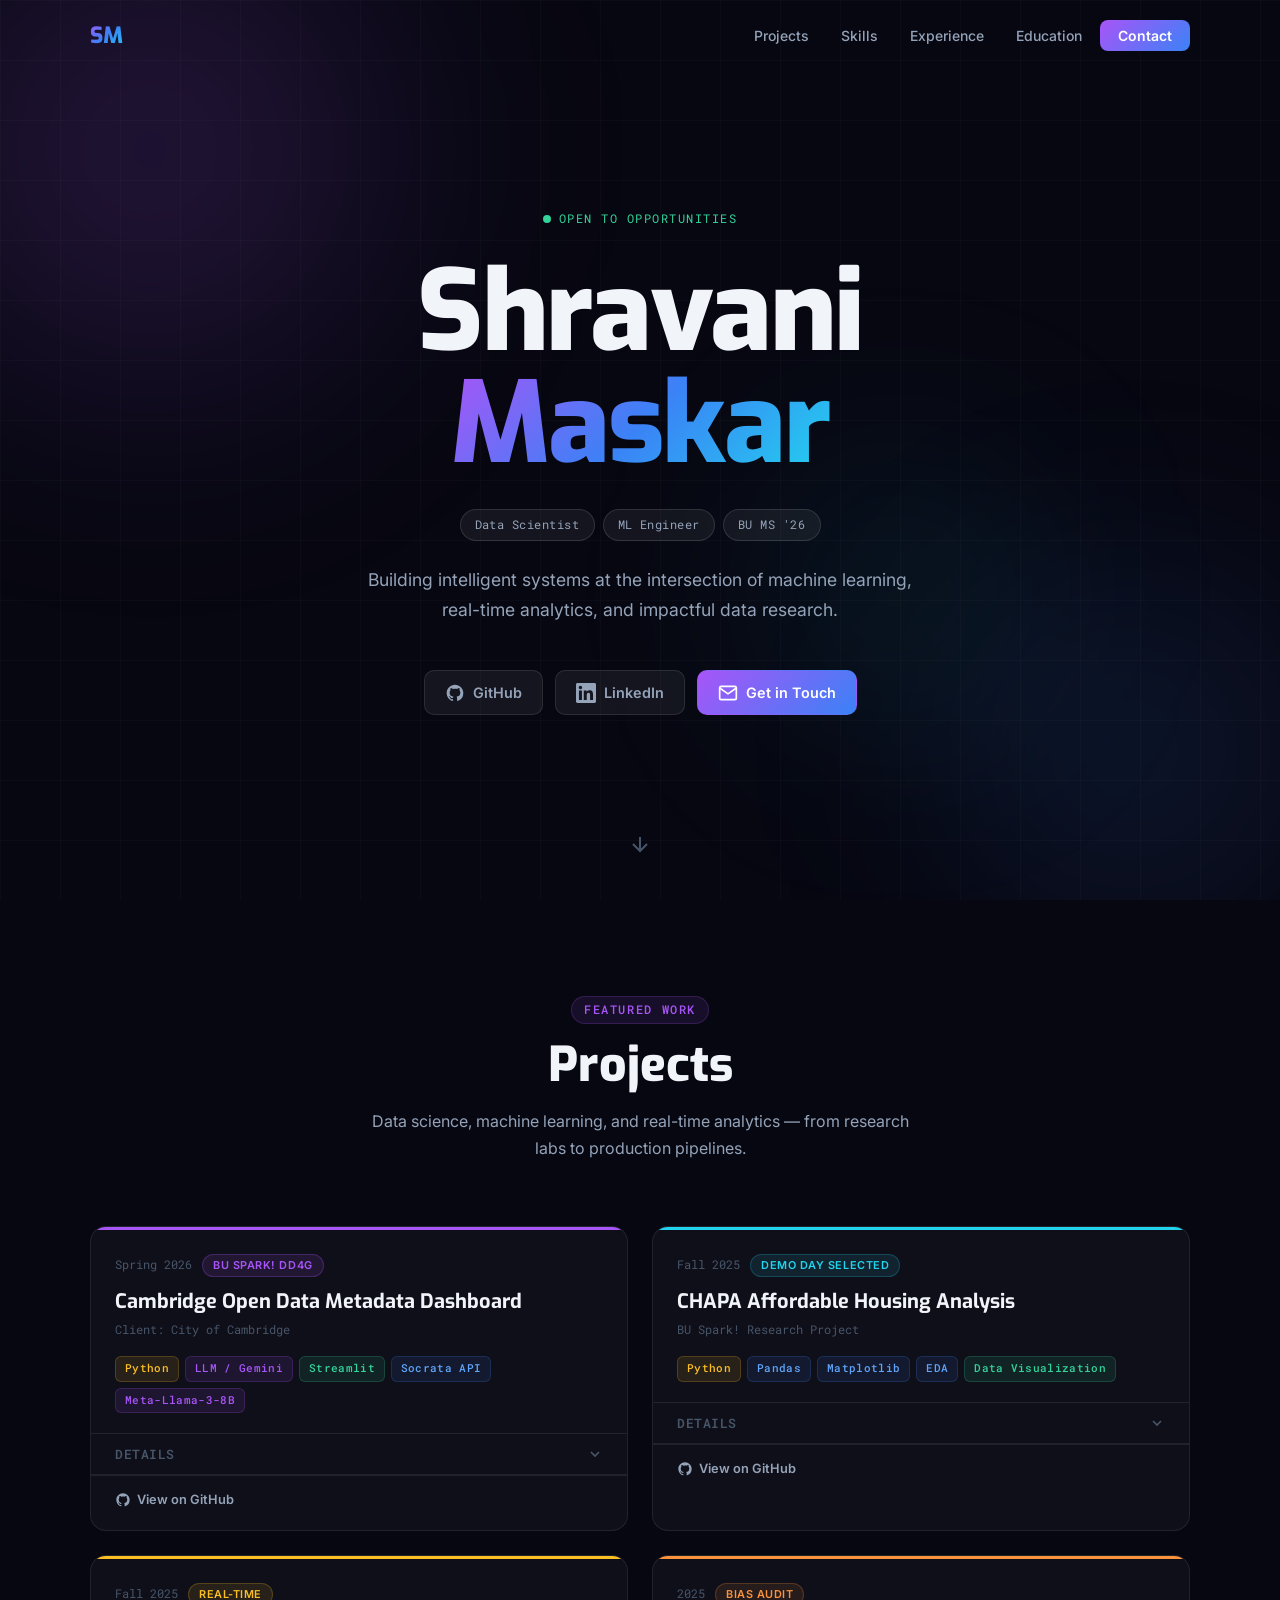
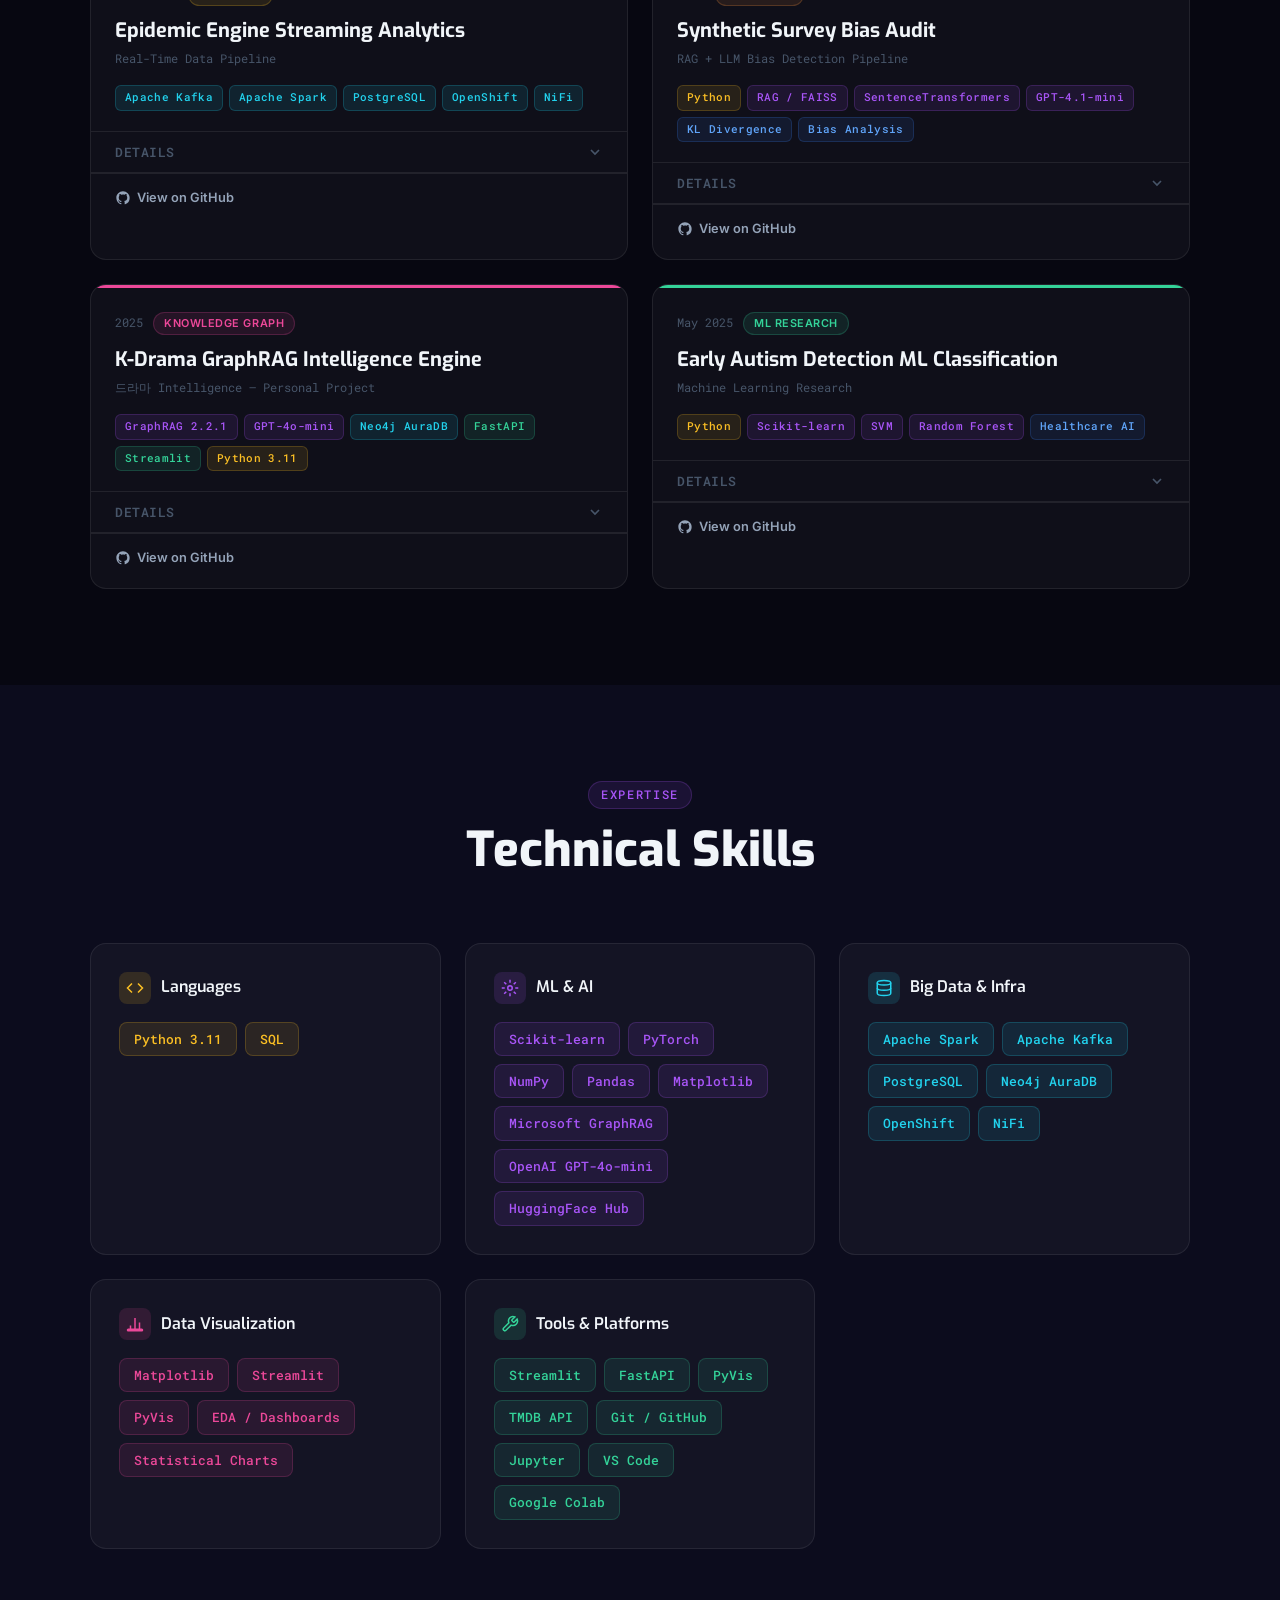
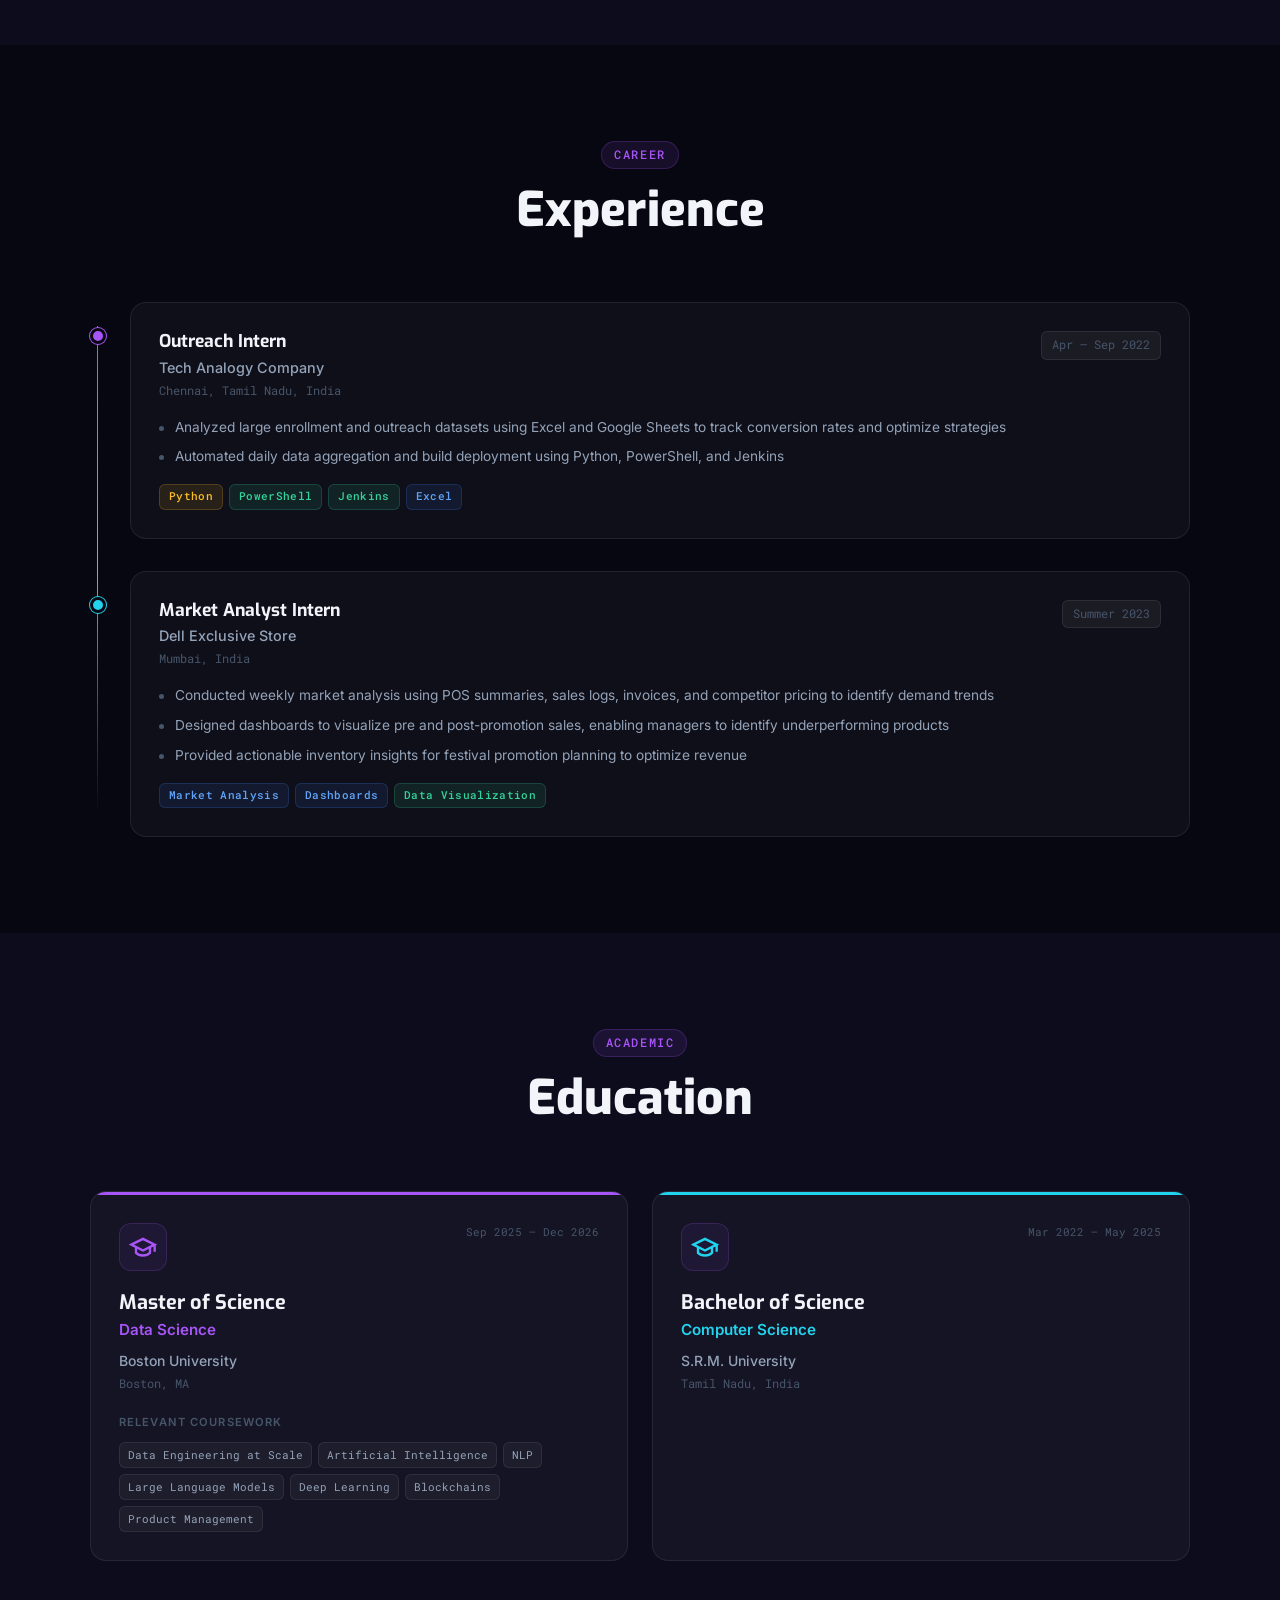
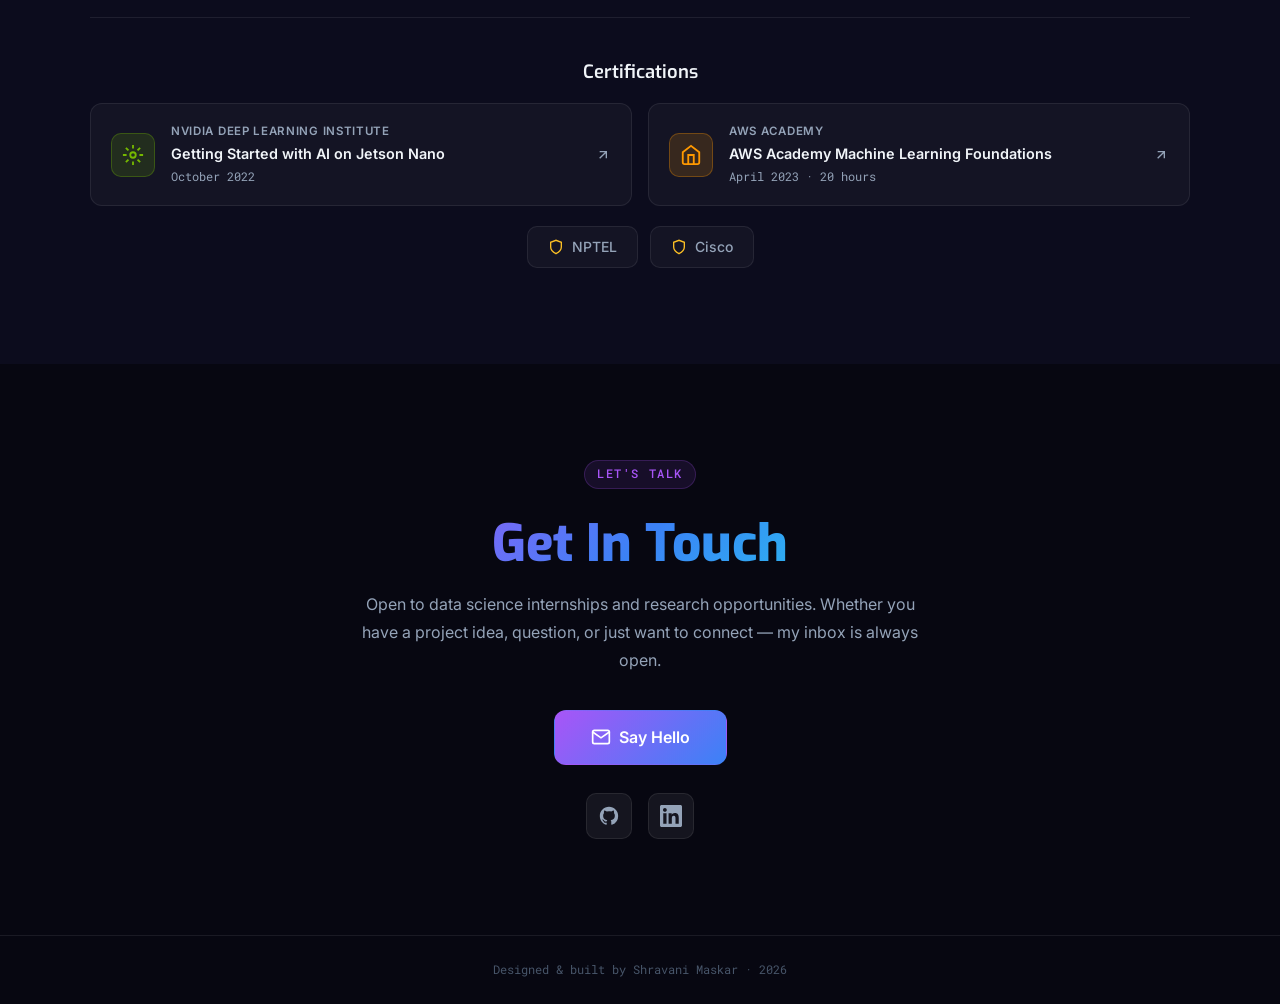
==== commit b08bee8c: "Add NVIDIA and AWS certificate cards to certifications section Co-Authored-By: Claude Sonnet 4.6 <no" ====
--- a/index.html
+++ b/index.html
@@ -500,11 +500,36 @@
 
       <div class="cert-section reveal">
         <h3 class="cert-title">Certifications</h3>
+        <div class="cert-cards">
+
+          <a href="certificates/nvidia-certificate.pdf" target="_blank" rel="noopener" class="cert-card">
+            <div class="cert-card-icon" style="--cert-color: #76b900">
+              <svg width="22" height="22" viewBox="0 0 24 24" fill="none" stroke="currentColor" stroke-width="2"><circle cx="12" cy="12" r="3"/><path d="M12 1v4M12 19v4M4.22 4.22l2.83 2.83M16.95 16.95l2.83 2.83M1 12h4M19 12h4M4.22 19.78l2.83-2.83M16.95 7.05l2.83-2.83"/></svg>
+            </div>
+            <div class="cert-card-body">
+              <p class="cert-card-issuer">NVIDIA Deep Learning Institute</p>
+              <p class="cert-card-name">Getting Started with AI on Jetson Nano</p>
+              <p class="cert-card-date">October 2022</p>
+            </div>
+            <svg class="cert-card-arrow" width="16" height="16" viewBox="0 0 24 24" fill="none" stroke="currentColor" stroke-width="2"><path d="M7 17L17 7M7 7h10v10"/></svg>
+          </a>
+
+          <a href="certificates/aws-certificate.pdf" target="_blank" rel="noopener" class="cert-card">
+            <div class="cert-card-icon" style="--cert-color: #ff9900">
+              <svg width="22" height="22" viewBox="0 0 24 24" fill="none" stroke="currentColor" stroke-width="2"><path d="M3 9l9-7 9 7v11a2 2 0 01-2 2H5a2 2 0 01-2-2z"/><polyline points="9 22 9 12 15 12 15 22"/></svg>
+            </div>
+            <div class="cert-card-body">
+              <p class="cert-card-issuer">AWS Academy</p>
+              <p class="cert-card-name">AWS Academy Machine Learning Foundations</p>
+              <p class="cert-card-date">April 2023 &middot; 20 hours</p>
+            </div>
+            <svg class="cert-card-arrow" width="16" height="16" viewBox="0 0 24 24" fill="none" stroke="currentColor" stroke-width="2"><path d="M7 17L17 7M7 7h10v10"/></svg>
+          </a>
+
+        </div>
         <div class="cert-list">
           <div class="cert-item"><svg width="16" height="16" viewBox="0 0 24 24" fill="none" stroke="currentColor" stroke-width="2"><path d="M12 22s8-4 8-10V5l-8-3-8 3v7c0 6 8 10 8 10z"/></svg>NPTEL</div>
           <div class="cert-item"><svg width="16" height="16" viewBox="0 0 24 24" fill="none" stroke="currentColor" stroke-width="2"><path d="M12 22s8-4 8-10V5l-8-3-8 3v7c0 6 8 10 8 10z"/></svg>Cisco</div>
-          <div class="cert-item"><svg width="16" height="16" viewBox="0 0 24 24" fill="none" stroke="currentColor" stroke-width="2"><path d="M12 22s8-4 8-10V5l-8-3-8 3v7c0 6 8 10 8 10z"/></svg>AWS</div>
-          <div class="cert-item"><svg width="16" height="16" viewBox="0 0 24 24" fill="none" stroke="currentColor" stroke-width="2"><path d="M12 22s8-4 8-10V5l-8-3-8 3v7c0 6 8 10 8 10z"/></svg>AI &amp; ML</div>
         </div>
       </div>
     </div>
--- a/style.css
+++ b/style.css
@@ -756,6 +756,47 @@
 
 .cert-item:hover { border-color: var(--purple); color: var(--text); }
 .cert-item svg { color: var(--amber); flex-shrink: 0; }
+
+.cert-cards { display: grid; grid-template-columns: repeat(auto-fit, minmax(280px, 1fr)); gap: 16px; margin-bottom: 20px; }
+
+.cert-card {
+  display: flex;
+  align-items: center;
+  gap: 16px;
+  padding: 18px 20px;
+  border-radius: 12px;
+  background: var(--card-bg);
+  border: 1px solid var(--card-border);
+  text-decoration: none;
+  color: inherit;
+  transition: border-color 0.2s, transform 0.2s, box-shadow 0.2s;
+}
+
+.cert-card:hover {
+  border-color: var(--purple);
+  transform: translateY(-2px);
+  box-shadow: 0 8px 24px rgba(168, 85, 247, 0.12);
+}
+
+.cert-card-icon {
+  flex-shrink: 0;
+  width: 44px;
+  height: 44px;
+  border-radius: 10px;
+  background: color-mix(in srgb, var(--cert-color) 15%, transparent);
+  border: 1px solid color-mix(in srgb, var(--cert-color) 30%, transparent);
+  display: flex;
+  align-items: center;
+  justify-content: center;
+  color: var(--cert-color);
+}
+
+.cert-card-body { flex: 1; min-width: 0; }
+.cert-card-issuer { font-size: 0.72rem; font-weight: 600; text-transform: uppercase; letter-spacing: 0.06em; color: var(--text-muted); margin-bottom: 3px; }
+.cert-card-name { font-size: 0.9rem; font-weight: 600; color: var(--text); line-height: 1.35; margin-bottom: 4px; }
+.cert-card-date { font-size: 0.78rem; color: var(--text-muted); font-family: var(--font-mono); }
+.cert-card-arrow { flex-shrink: 0; color: var(--text-muted); transition: color 0.2s, transform 0.2s; }
+.cert-card:hover .cert-card-arrow { color: var(--purple); transform: translate(2px, -2px); }
 
 /* ============================
    Contact
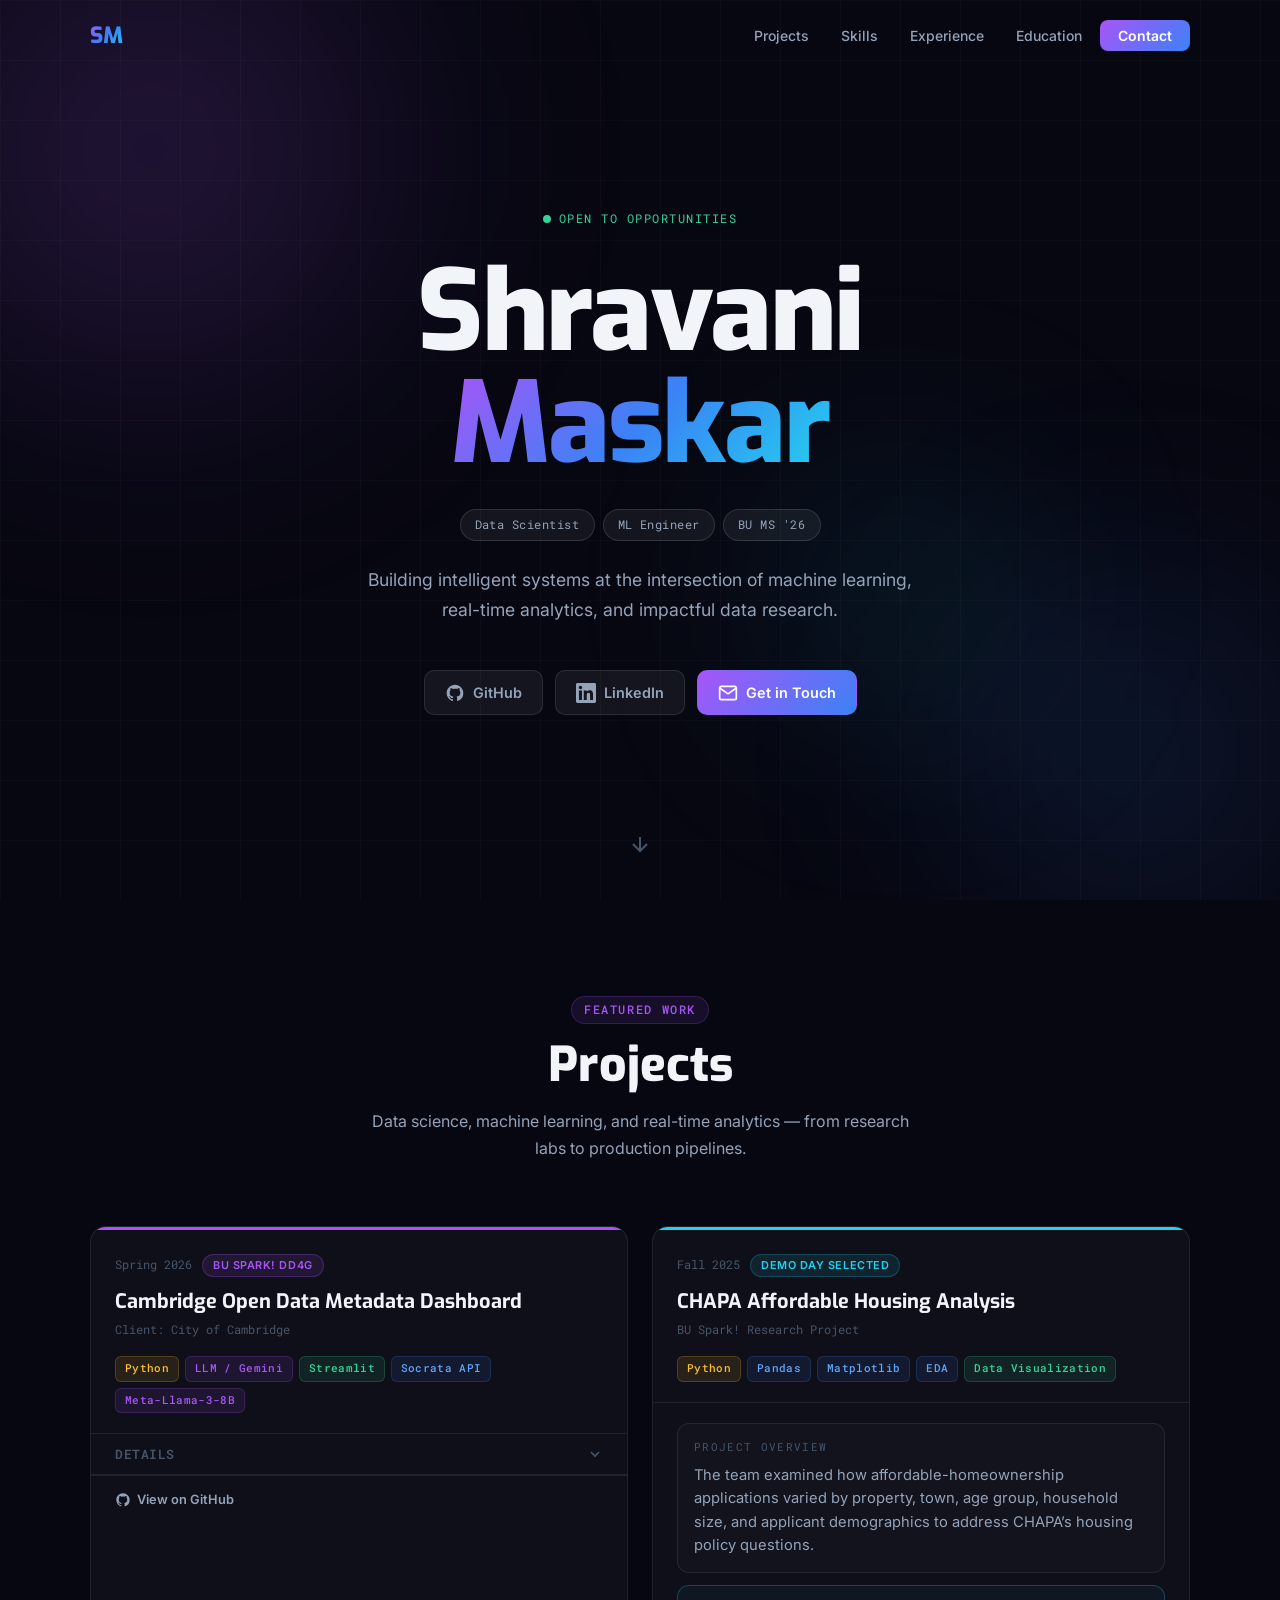
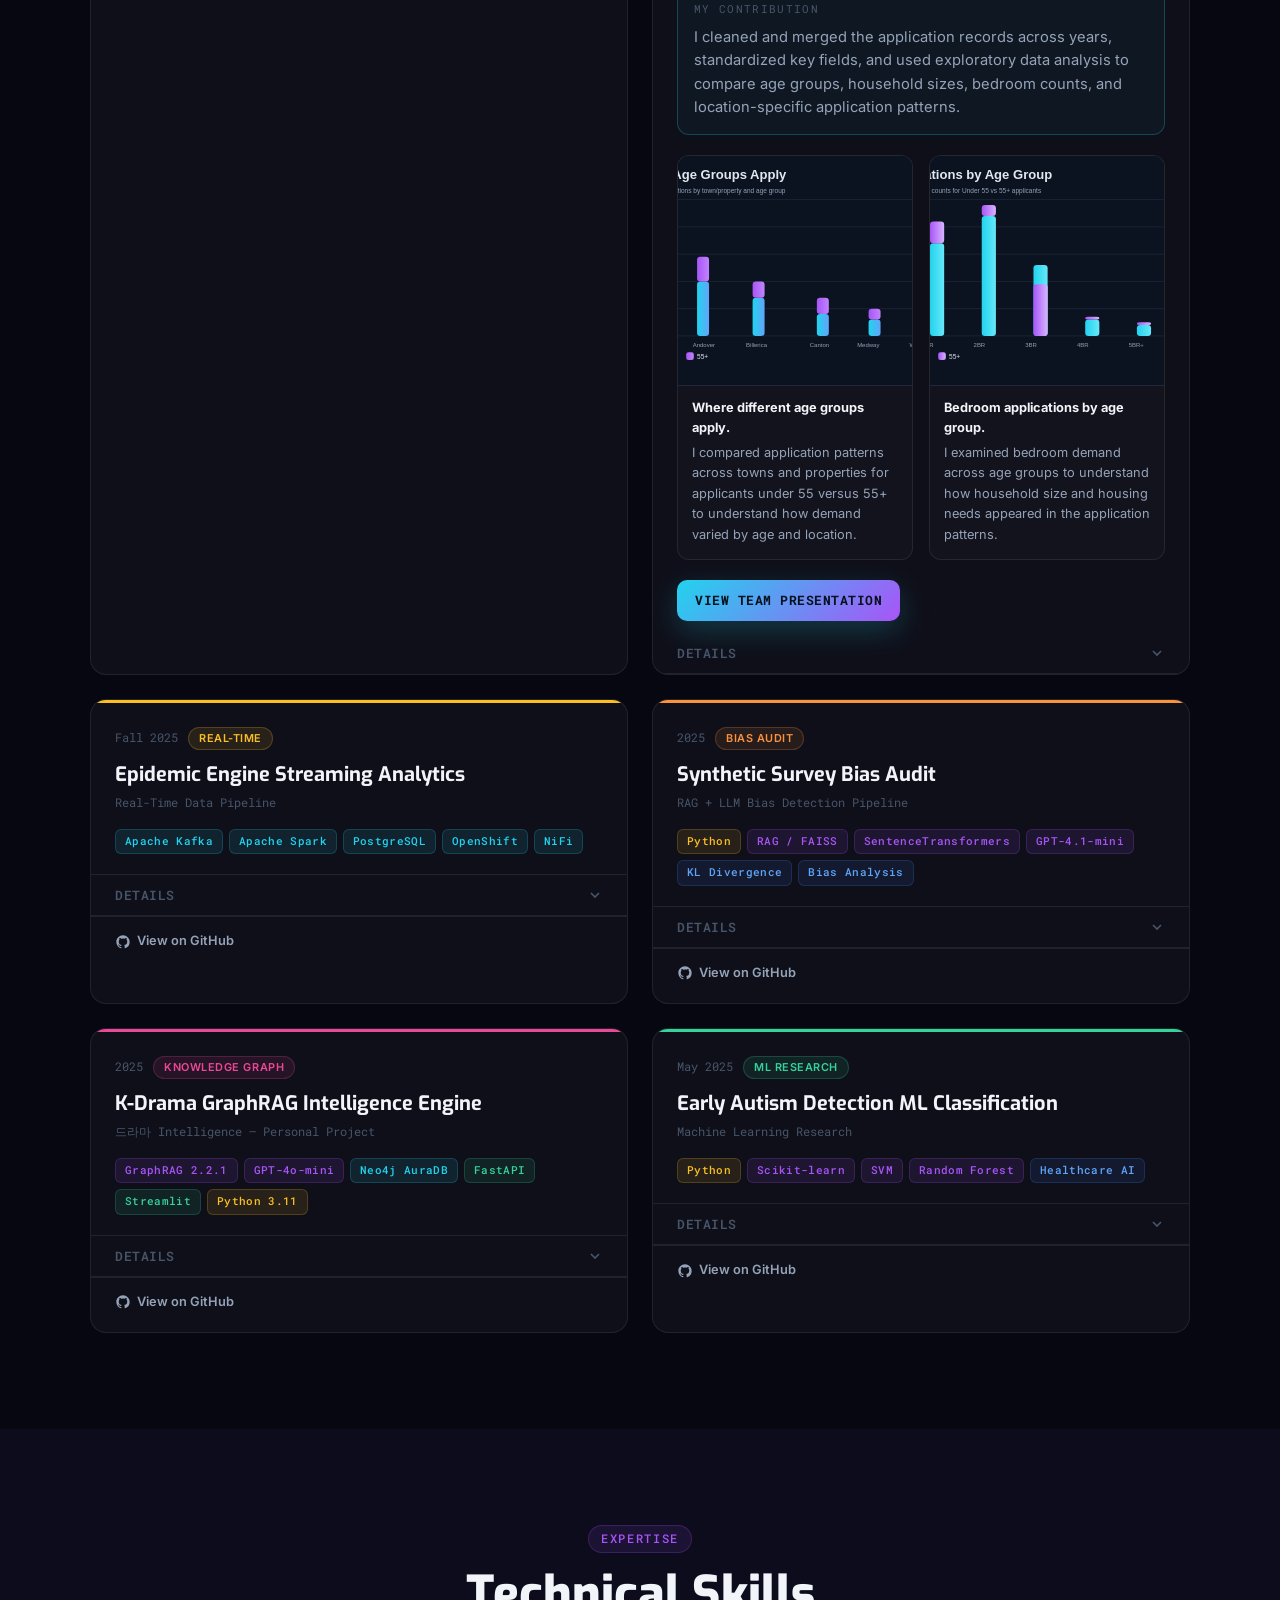
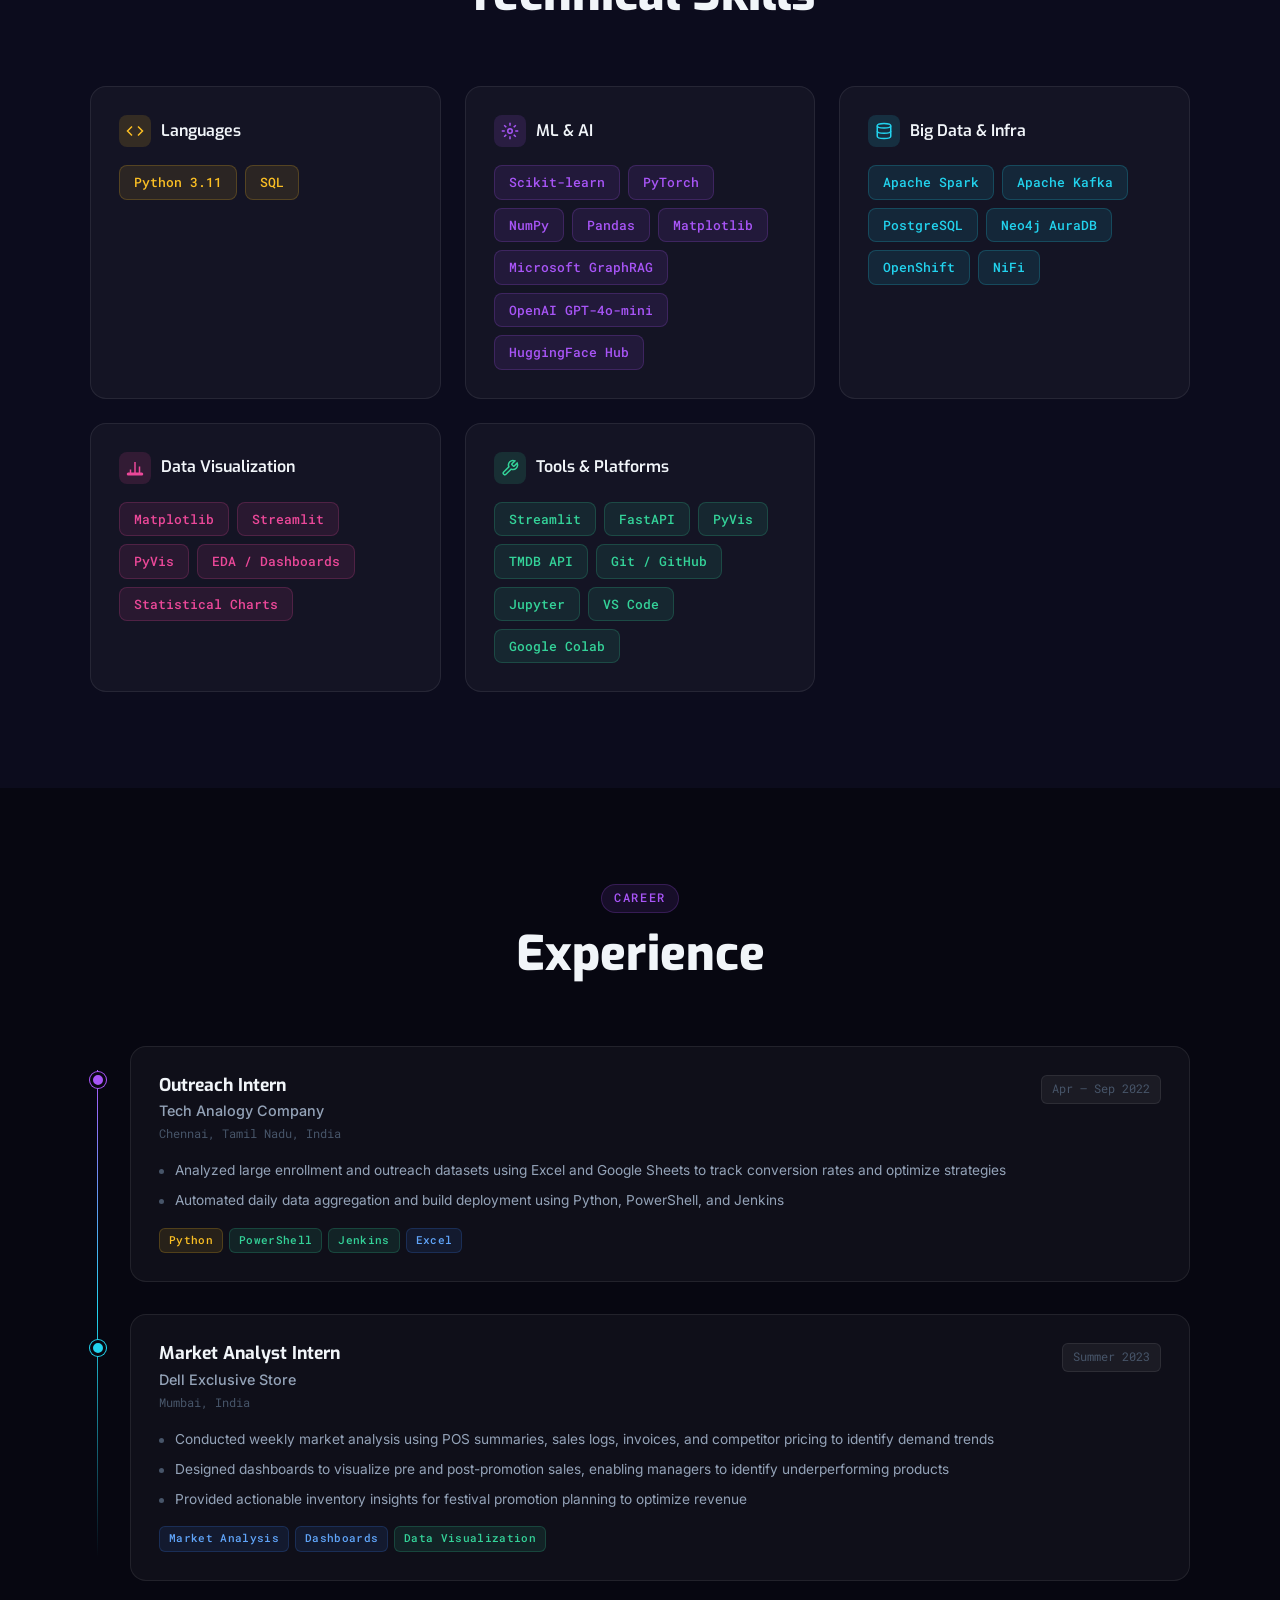
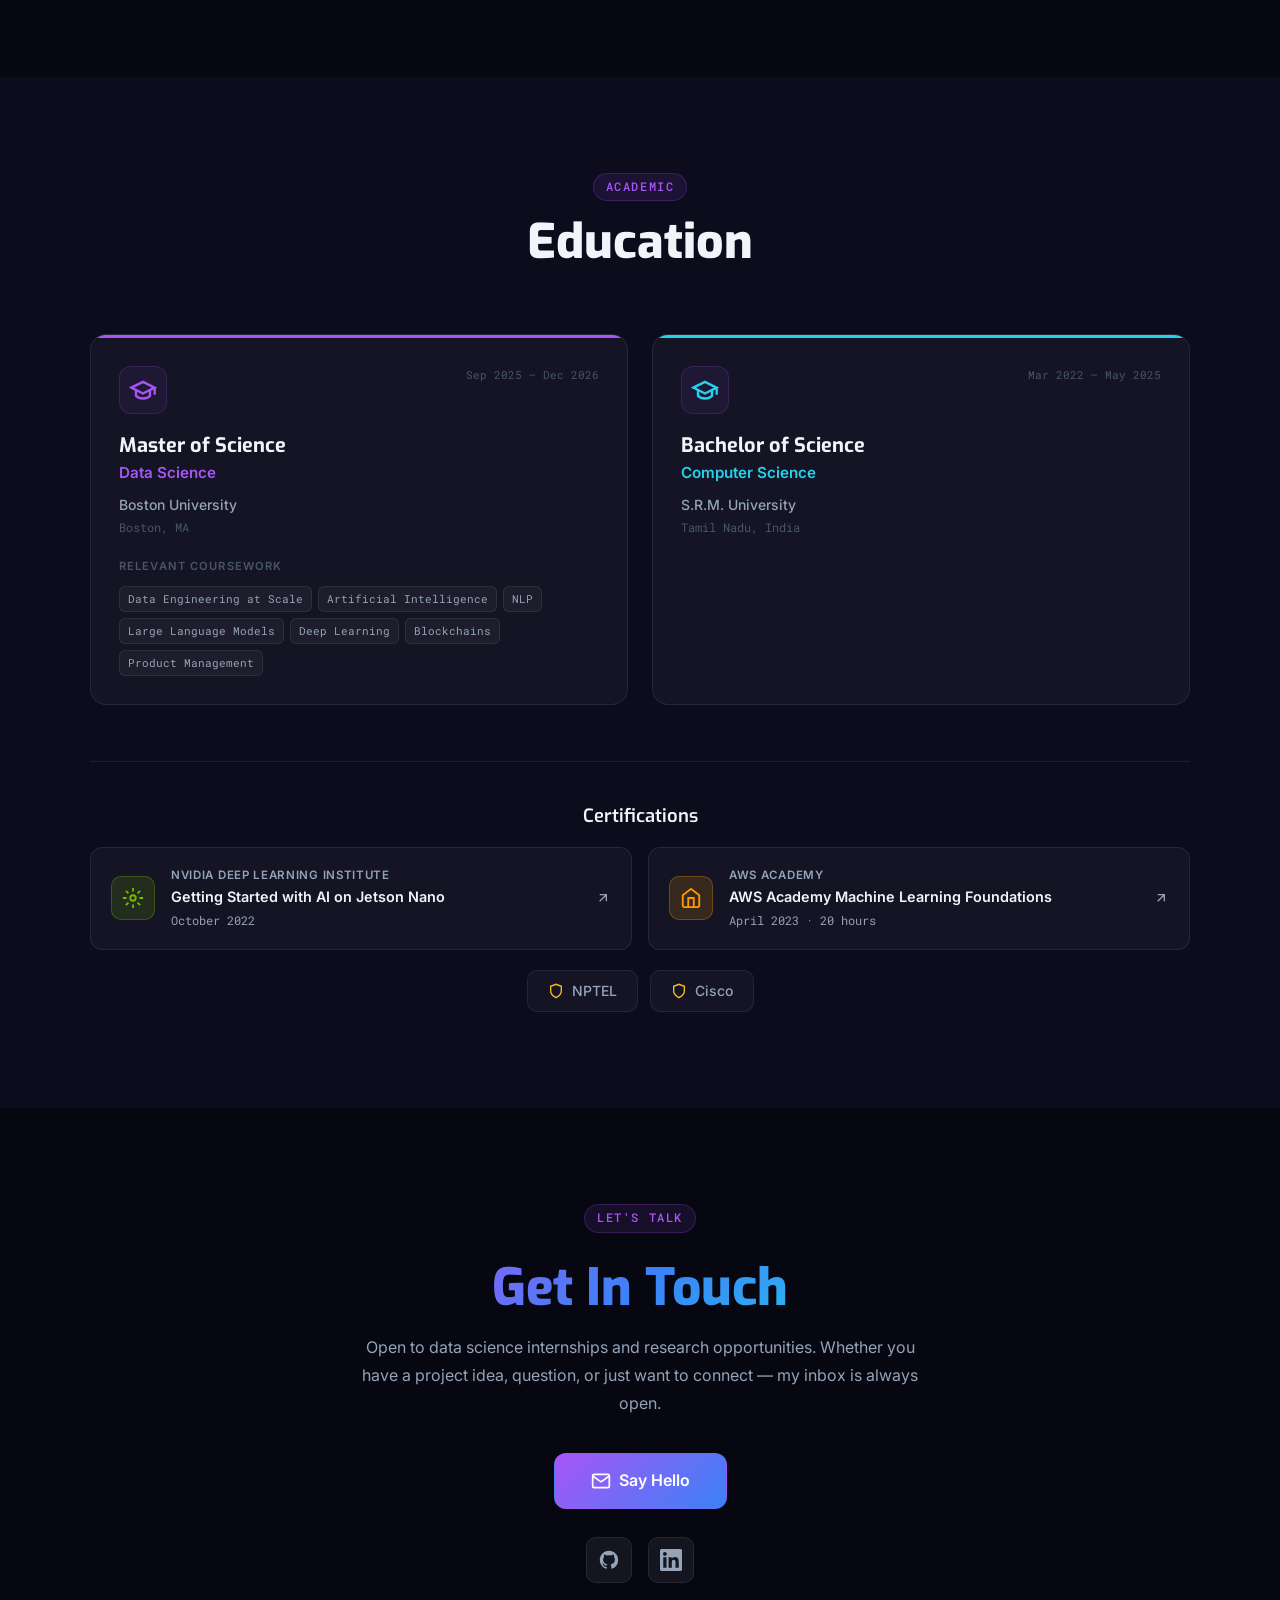
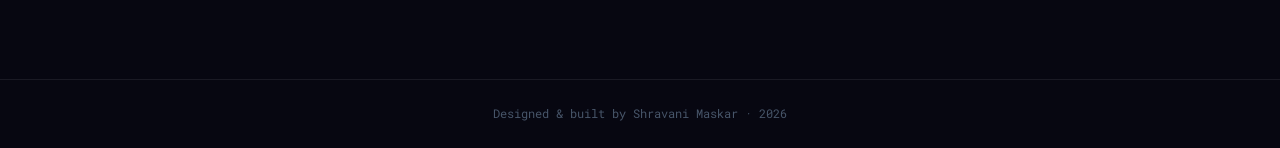
==== commit f127a12e: "Update CHAPA project portfolio content" ====
--- a/index.html
+++ b/index.html
@@ -129,21 +129,53 @@
               <span class="tag tag-tool">Data Visualization</span>
             </div>
           </div>
+
+          <div class="card-summary">
+            <div class="summary-block">
+              <p class="summary-label">Project overview</p>
+              <p class="summary-copy">The team examined how affordable-homeownership applications varied by property, town, age group, household size, and applicant demographics to address CHAPA’s housing policy questions.</p>
+            </div>
+
+            <div class="summary-block highlight">
+              <p class="summary-label">My contribution</p>
+              <p class="summary-copy">I cleaned and merged the application records across years, standardized key fields, and used exploratory data analysis to compare age groups, household sizes, bedroom counts, and location-specific application patterns.</p>
+            </div>
+          </div>
+
+          <div class="analysis-grid">
+            <figure class="chart-panel">
+              <img src="images/chapa-age-location.svg" alt="Where different age groups apply across towns and properties" loading="lazy">
+              <figcaption>
+                <strong>Where different age groups apply.</strong>
+                I compared application patterns across towns and properties for applicants under 55 versus 55+ to understand how demand varied by age and location.
+              </figcaption>
+            </figure>
+
+            <figure class="chart-panel">
+              <img src="images/chapa-bedroom-age.svg" alt="Bedroom applications by age group" loading="lazy">
+              <figcaption>
+                <strong>Bedroom applications by age group.</strong>
+                I examined bedroom demand across age groups to understand how household size and housing needs appeared in the application patterns.
+              </figcaption>
+            </figure>
+          </div>
+
+          <div class="card-cta-wrap">
+            <a href="presentations/chapa-team-presentation.html" target="_blank" rel="noopener" class="card-primary-link">
+              View Team Presentation
+            </a>
+          </div>
+
           <button class="card-toggle" aria-expanded="false">
             Details
             <svg class="toggle-chevron" width="16" height="16" viewBox="0 0 24 24" fill="none" stroke="currentColor" stroke-width="2.5"><polyline points="6 9 12 15 18 9"/></svg>
           </button>
           <div class="card-details">
             <ul class="card-points">
-              <li>Performed exploratory data analysis across ~3,000 property records with demographic and demand visualizations</li>
-              <li>Identified age-based patterns in income, race, and bedroom preferences to support CHAPA housing policy research</li>
-            </ul>
-          </div>
-          <div class="card-footer">
-            <a href="https://github.com/Shravaniiii" target="_blank" rel="noopener" class="card-link">
-              <svg width="16" height="16" viewBox="0 0 24 24" fill="currentColor"><path d="M12 2C6.477 2 2 6.484 2 12.017c0 4.425 2.865 8.18 6.839 9.504.5.092.682-.217.682-.483 0-.237-.008-.868-.013-1.703-2.782.605-3.369-1.343-3.369-1.343-.454-1.158-1.11-1.466-1.11-1.466-.908-.62.069-.608.069-.608 1.003.07 1.531 1.032 1.531 1.032.892 1.53 2.341 1.088 2.91.832.092-.647.35-1.088.636-1.338-2.22-.253-4.555-1.113-4.555-4.951 0-1.093.39-1.988 1.029-2.688-.103-.253-.446-1.272.098-2.65 0 0 .84-.27 2.75 1.026A9.564 9.564 0 0112 6.844c.85.004 1.705.115 2.504.337 1.909-1.296 2.747-1.027 2.747-1.027.546 1.379.202 2.398.1 2.651.64.7 1.028 1.595 1.028 2.688 0 3.848-2.339 4.695-4.566 4.943.359.309.678.92.678 1.855 0 1.338-.012 2.419-.012 2.747 0 .268.18.58.688.482A10.019 10.019 0 0022 12.017C22 6.484 17.522 2 12 2z"/></svg>
-              View on GitHub
-            </a>
+              <li>Cleaned and prepared housing application records for analysis, including merging multi-year datasets and standardizing property and applicant fields</li>
+              <li>Used EDA to compare application patterns across properties, towns, age groups, household sizes, bedroom counts, and demographic composition</li>
+              <li>Found that application patterns differed by age, household type, and location, while recognizing that availability and eligibility also shape where people apply</li>
+            </ul>
           </div>
         </article>
 
--- a/style.css
+++ b/style.css
@@ -930,3 +930,107 @@
   .hero-name { font-size: 3rem; }
   .card-body, .edu-body, .timeline-card { padding: 20px; }
 }
+
+/* ============================
+   CHAPA Styles
+   ============================ */
+.card-summary {
+  padding: 20px 24px 0;
+  display: grid;
+  gap: 12px;
+}
+
+.summary-block {
+  background: rgba(255,255,255,0.02);
+  border: 1px solid var(--card-border);
+  border-radius: 12px;
+  padding: 14px 16px;
+}
+
+.summary-block.highlight {
+  border-color: rgba(34,211,238,0.26);
+  background: rgba(34,211,238,0.04);
+}
+
+.summary-label {
+  font-size: 0.7rem;
+  font-family: var(--font-mono);
+  letter-spacing: 0.12em;
+  text-transform: uppercase;
+  color: var(--text-dim);
+  margin-bottom: 8px;
+}
+
+.summary-copy {
+  font-size: 0.92rem;
+  line-height: 1.6;
+  color: var(--text-muted);
+}
+
+.analysis-grid {
+  padding: 20px 24px 0;
+  display: grid;
+  grid-template-columns: 1fr 1fr;
+  gap: 16px;
+}
+
+.chart-panel {
+  border: 1px solid var(--card-border);
+  border-radius: 12px;
+  overflow: hidden;
+  background: rgba(255,255,255,0.02);
+}
+
+.chart-panel img {
+  display: block;
+  width: 100%;
+  height: 230px;
+  object-fit: cover;
+  border-bottom: 1px solid var(--card-border);
+  background: #0f172a;
+}
+
+.chart-panel figcaption {
+  padding: 12px 14px 14px;
+  font-size: 0.8rem;
+  line-height: 1.6;
+  color: var(--text-muted);
+}
+
+.chart-panel figcaption strong {
+  display: block;
+  color: var(--text);
+  margin-bottom: 4px;
+}
+
+.card-cta-wrap {
+  padding: 20px 24px 12px;
+}
+
+.card-primary-link {
+  display: inline-flex;
+  align-items: center;
+  justify-content: center;
+  padding: 10px 18px;
+  border-radius: 10px;
+  font-size: 0.8rem;
+  font-weight: 700;
+  font-family: var(--font-mono);
+  letter-spacing: 0.04em;
+  text-transform: uppercase;
+  color: #06121d;
+  background: linear-gradient(135deg, #22d3ee, #a855f7);
+  box-shadow: 0 10px 30px rgba(34,211,238,0.22);
+  transition: transform 0.2s ease, box-shadow 0.2s ease;
+}
+
+.card-primary-link:hover {
+  transform: translateY(-1px);
+  box-shadow: 0 14px 34px rgba(34,211,238,0.28);
+}
+
+@media (max-width: 820px) {
+  .analysis-grid {
+    grid-template-columns: 1fr;
+  }
+}
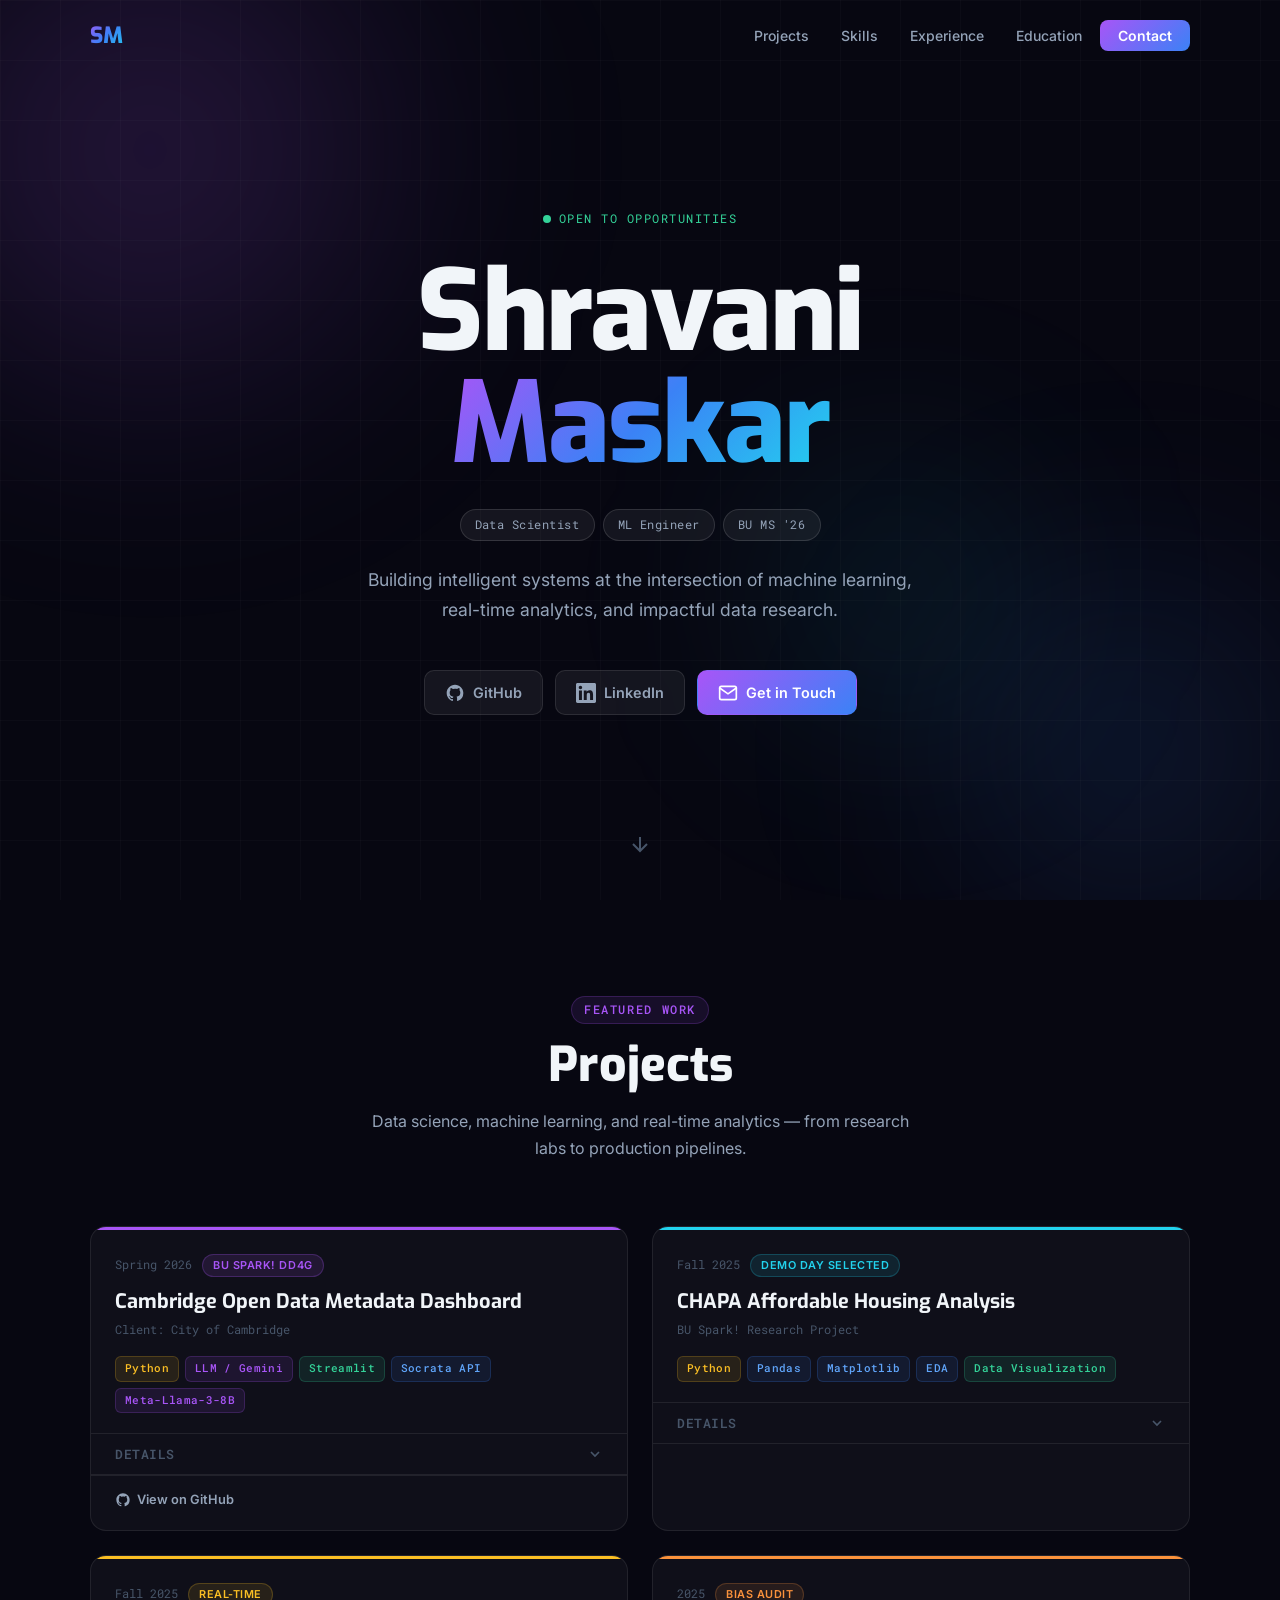
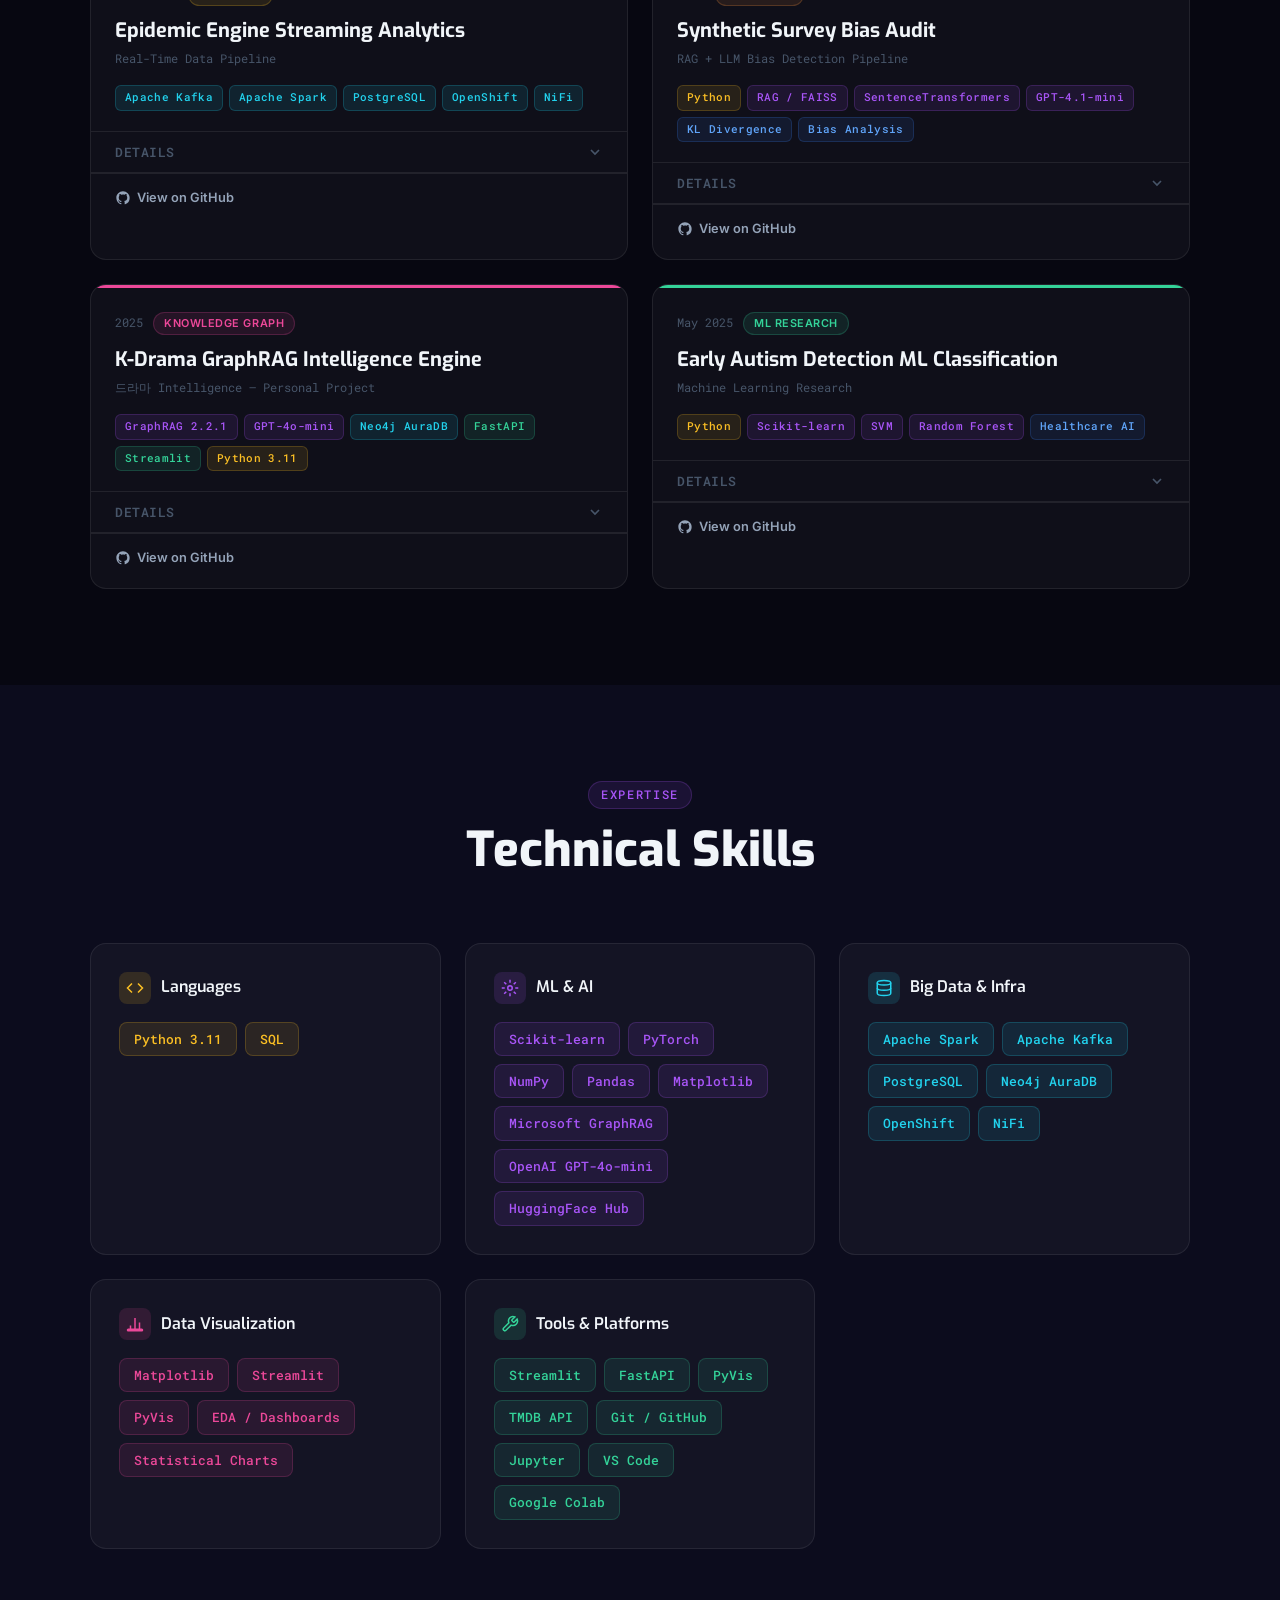
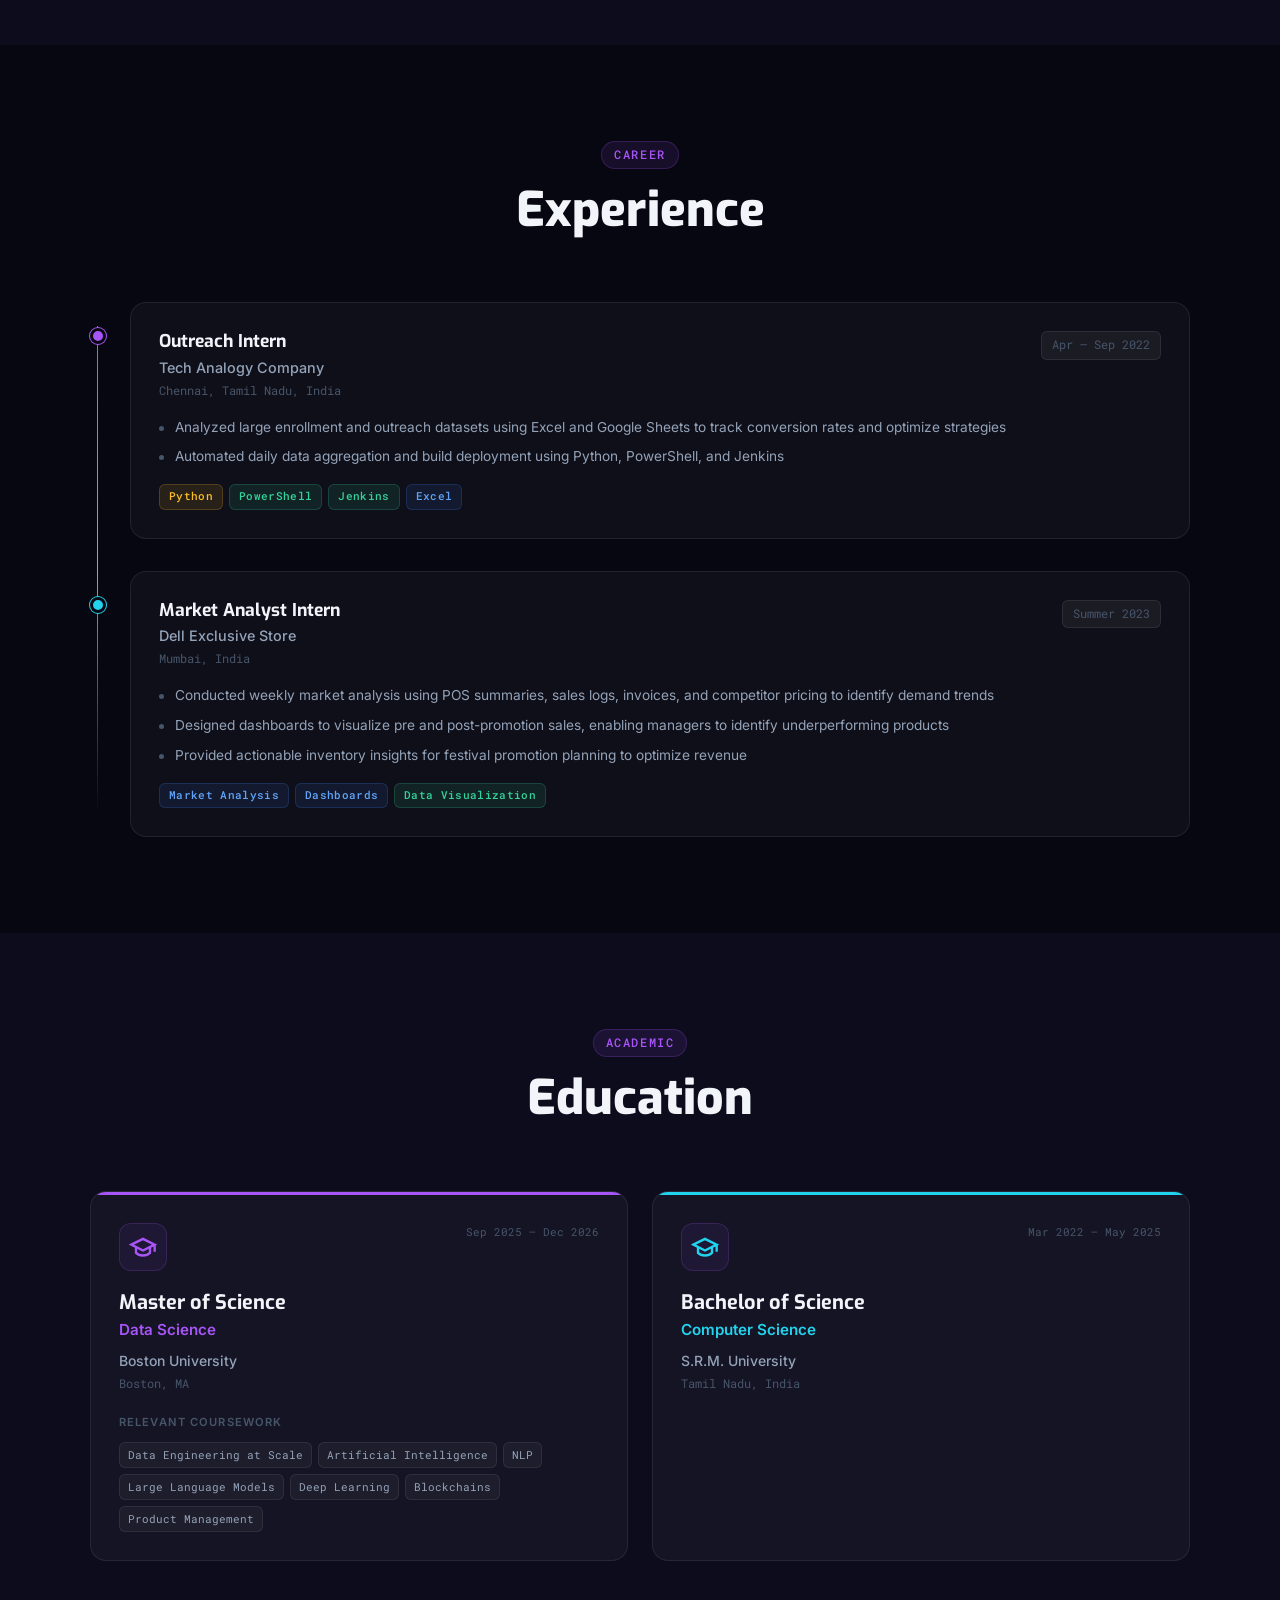
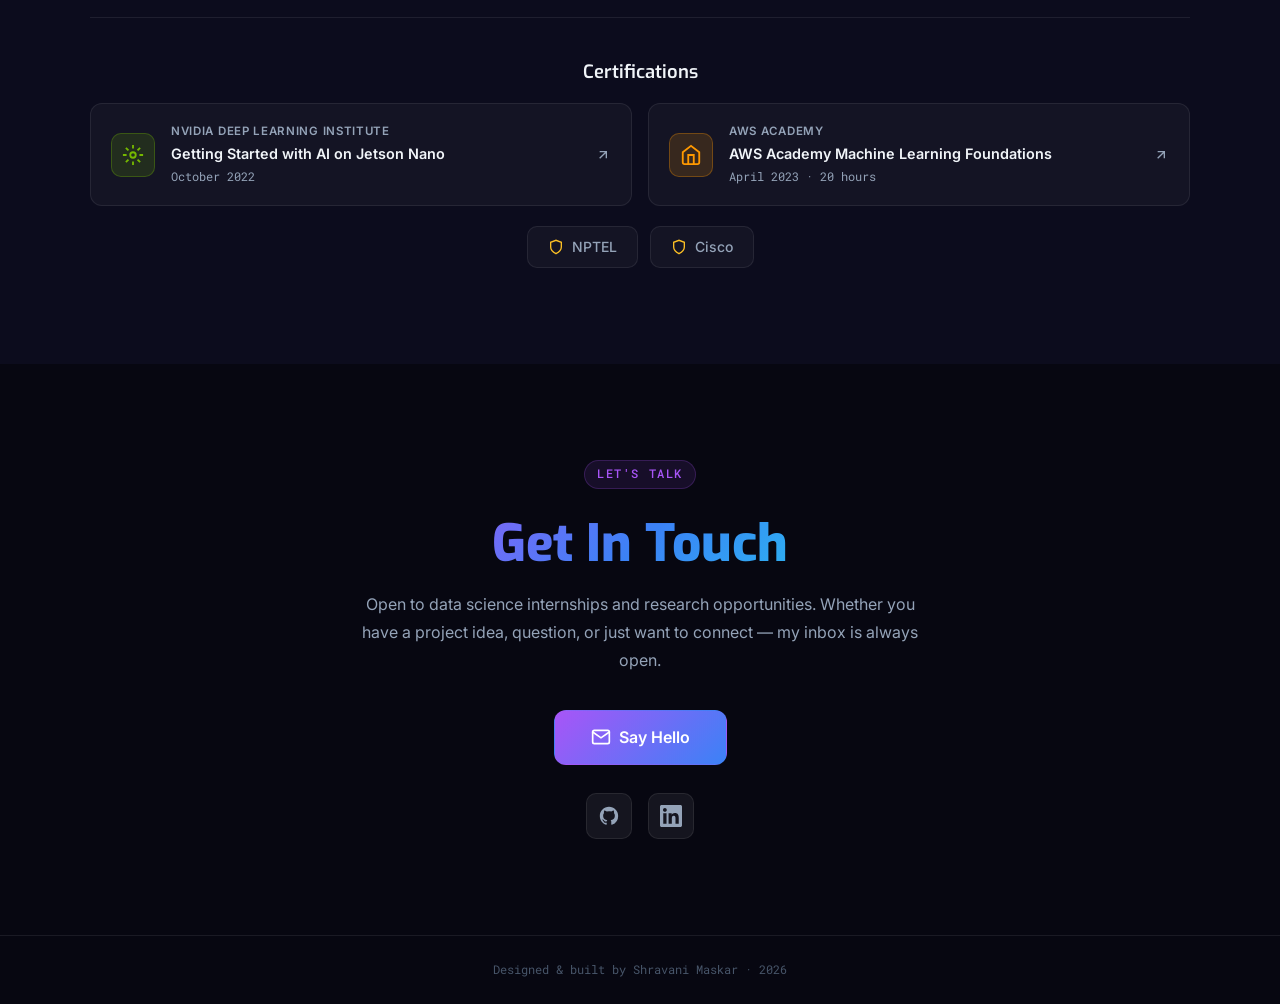
==== commit d0ee523b: "Fix CHAPA card layout in details panel" ====
--- a/index.html
+++ b/index.html
@@ -130,52 +130,52 @@
             </div>
           </div>
 
-          <div class="card-summary">
-            <div class="summary-block">
-              <p class="summary-label">Project overview</p>
-              <p class="summary-copy">The team examined how affordable-homeownership applications varied by property, town, age group, household size, and applicant demographics to address CHAPA’s housing policy questions.</p>
-            </div>
-
-            <div class="summary-block highlight">
-              <p class="summary-label">My contribution</p>
-              <p class="summary-copy">I cleaned and merged the application records across years, standardized key fields, and used exploratory data analysis to compare age groups, household sizes, bedroom counts, and location-specific application patterns.</p>
-            </div>
-          </div>
-
-          <div class="analysis-grid">
-            <figure class="chart-panel">
-              <img src="images/chapa-age-location.svg" alt="Where different age groups apply across towns and properties" loading="lazy">
-              <figcaption>
-                <strong>Where different age groups apply.</strong>
-                I compared application patterns across towns and properties for applicants under 55 versus 55+ to understand how demand varied by age and location.
-              </figcaption>
-            </figure>
-
-            <figure class="chart-panel">
-              <img src="images/chapa-bedroom-age.svg" alt="Bedroom applications by age group" loading="lazy">
-              <figcaption>
-                <strong>Bedroom applications by age group.</strong>
-                I examined bedroom demand across age groups to understand how household size and housing needs appeared in the application patterns.
-              </figcaption>
-            </figure>
-          </div>
-
-          <div class="card-cta-wrap">
-            <a href="presentations/chapa-team-presentation.html" target="_blank" rel="noopener" class="card-primary-link">
-              View Team Presentation
-            </a>
-          </div>
-
           <button class="card-toggle" aria-expanded="false">
             Details
             <svg class="toggle-chevron" width="16" height="16" viewBox="0 0 24 24" fill="none" stroke="currentColor" stroke-width="2.5"><polyline points="6 9 12 15 18 9"/></svg>
           </button>
           <div class="card-details">
-            <ul class="card-points">
-              <li>Cleaned and prepared housing application records for analysis, including merging multi-year datasets and standardizing property and applicant fields</li>
-              <li>Used EDA to compare application patterns across properties, towns, age groups, household sizes, bedroom counts, and demographic composition</li>
-              <li>Found that application patterns differed by age, household type, and location, while recognizing that availability and eligibility also shape where people apply</li>
-            </ul>
+            <div class="card-details-inner">
+              <div class="summary-block">
+                <p class="summary-label">Project overview</p>
+                <p class="summary-copy">The team examined how affordable-homeownership applications varied by property, town, age group, household size, and applicant demographics to address CHAPA’s housing policy questions.</p>
+              </div>
+
+              <div class="summary-block highlight">
+                <p class="summary-label">My contribution</p>
+                <p class="summary-copy">I cleaned and merged the application records across years, standardized key fields, and used exploratory data analysis to compare age groups, household sizes, bedroom counts, and location-specific application patterns.</p>
+              </div>
+
+              <div class="analysis-grid">
+                <figure class="chart-panel">
+                  <img src="images/chapa-age-location.svg" alt="Where different age groups apply across towns and properties" loading="lazy">
+                  <figcaption>
+                    <strong>Where different age groups apply.</strong>
+                    I compared application patterns across towns and properties for applicants under 55 versus 55+ to understand how demand varied by age and location.
+                  </figcaption>
+                </figure>
+
+                <figure class="chart-panel">
+                  <img src="images/chapa-bedroom-age.svg" alt="Bedroom applications by age group" loading="lazy">
+                  <figcaption>
+                    <strong>Bedroom applications by age group.</strong>
+                    I examined bedroom demand across age groups to understand how household size and housing needs appeared in the application patterns.
+                  </figcaption>
+                </figure>
+              </div>
+
+              <div class="card-cta-wrap">
+                <a href="presentations/chapa-team-presentation.html" target="_blank" rel="noopener" class="card-primary-link">
+                  View Team Presentation
+                </a>
+              </div>
+
+              <ul class="card-points">
+                <li>Cleaned and prepared housing application records for analysis, including merging multi-year datasets and standardizing property and applicant fields</li>
+                <li>Used EDA to compare application patterns across properties, towns, age groups, household sizes, bedroom counts, and demographic composition</li>
+                <li>Found that application patterns differed by age, household type, and location, while recognizing that availability and eligibility also shape where people apply</li>
+              </ul>
+            </div>
           </div>
         </article>
 
--- a/style.css
+++ b/style.css
@@ -935,16 +935,19 @@
    CHAPA Styles
    ============================ */
 .card-summary {
-  padding: 20px 24px 0;
+  display: none;
+}
+
+.card-details-inner {
   display: grid;
-  gap: 12px;
+  gap: 16px;
 }
 
 .summary-block {
   background: rgba(255,255,255,0.02);
   border: 1px solid var(--card-border);
   border-radius: 12px;
-  padding: 14px 16px;
+  padding: 12px 14px;
 }
 
 .summary-block.highlight {
@@ -953,25 +956,24 @@
 }
 
 .summary-label {
-  font-size: 0.7rem;
+  font-size: 0.66rem;
   font-family: var(--font-mono);
   letter-spacing: 0.12em;
   text-transform: uppercase;
   color: var(--text-dim);
-  margin-bottom: 8px;
+  margin-bottom: 6px;
 }
 
 .summary-copy {
-  font-size: 0.92rem;
-  line-height: 1.6;
+  font-size: 0.82rem;
+  line-height: 1.55;
   color: var(--text-muted);
 }
 
 .analysis-grid {
-  padding: 20px 24px 0;
   display: grid;
   grid-template-columns: 1fr 1fr;
-  gap: 16px;
+  gap: 12px;
 }
 
 .chart-panel {
@@ -984,16 +986,16 @@
 .chart-panel img {
   display: block;
   width: 100%;
-  height: 230px;
+  height: 180px;
   object-fit: cover;
   border-bottom: 1px solid var(--card-border);
   background: #0f172a;
 }
 
 .chart-panel figcaption {
-  padding: 12px 14px 14px;
-  font-size: 0.8rem;
-  line-height: 1.6;
+  padding: 9px 10px 10px;
+  font-size: 0.74rem;
+  line-height: 1.5;
   color: var(--text-muted);
 }
 
@@ -1004,16 +1006,16 @@
 }
 
 .card-cta-wrap {
-  padding: 20px 24px 12px;
+  padding-top: 4px;
 }
 
 .card-primary-link {
   display: inline-flex;
   align-items: center;
   justify-content: center;
-  padding: 10px 18px;
+  padding: 8px 14px;
   border-radius: 10px;
-  font-size: 0.8rem;
+  font-size: 0.72rem;
   font-weight: 700;
   font-family: var(--font-mono);
   letter-spacing: 0.04em;
@@ -1033,4 +1035,8 @@
   .analysis-grid {
     grid-template-columns: 1fr;
   }
-}
+
+  .chart-panel img {
+    height: 170px;
+  }
+}
